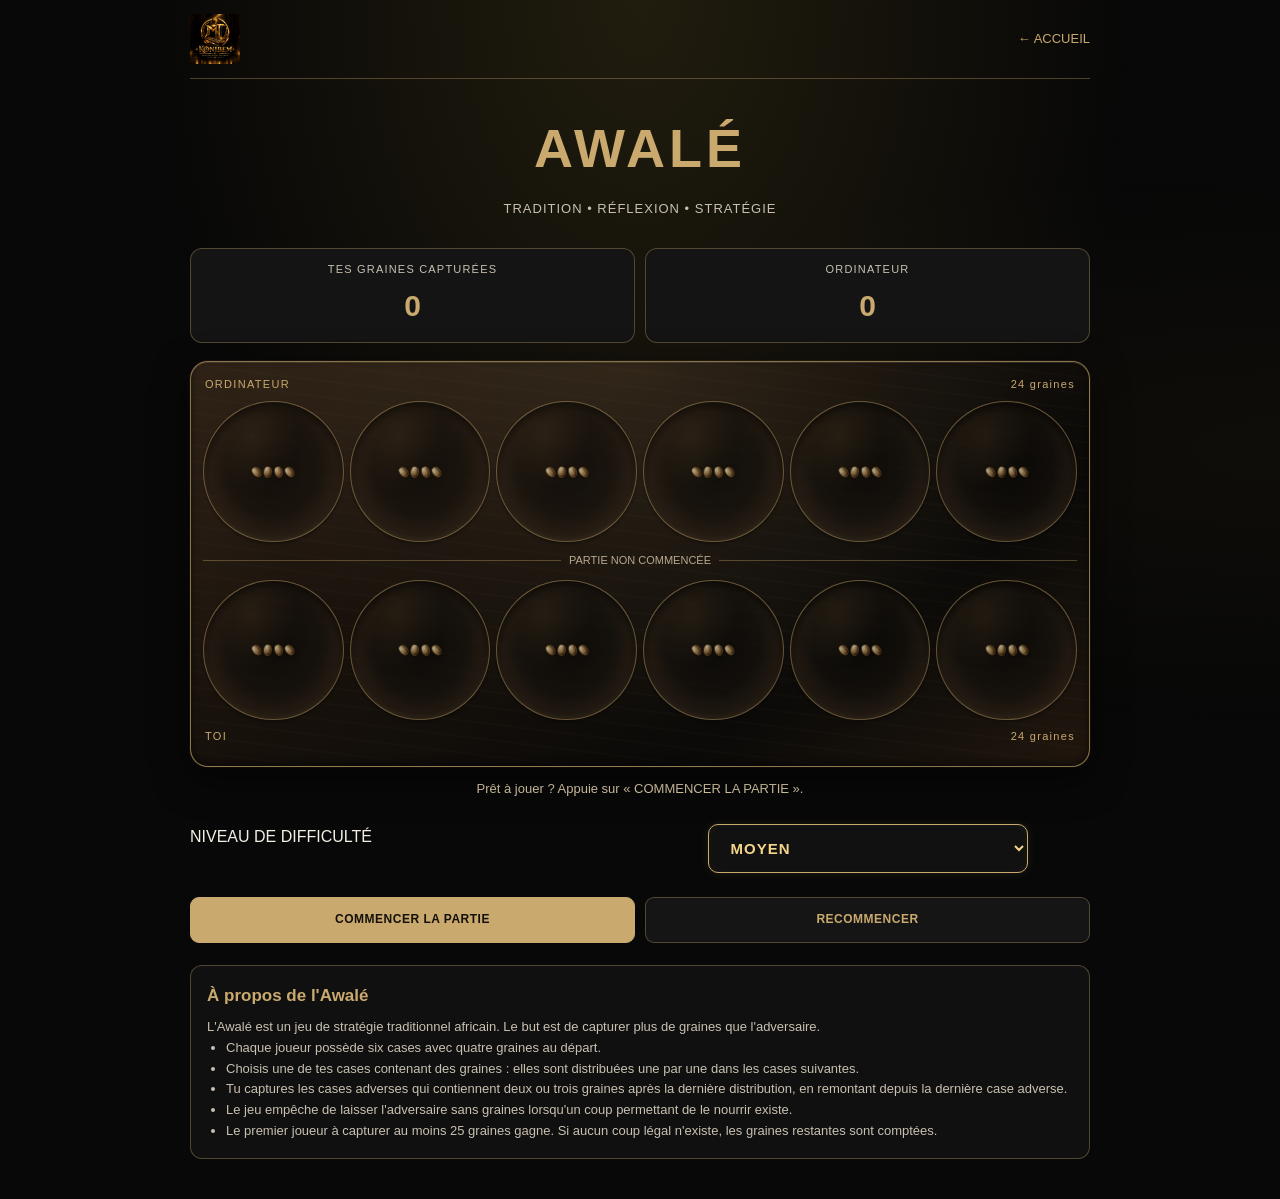
==== awale.html @ 62b6674a "awale.html aktualisieren" ====
<!DOCTYPE html>
<html lang="fr">
<head>
  <meta charset="UTF-8">
  <meta name="viewport" content="width=device-width, initial-scale=1">
  <meta name="theme-color" content="#080808">
  <meta name="description" content="Joue à l'Awalé sur KONIBEM, la plateforme des jeux traditionnels africains.">
  <title>KONIBEM — AWALÉ</title>
  <link rel="stylesheet" href="css/style.css">

  <style>
    :root {
      --gold: #c9a96e;
      --dark: #080808;
      --panel: #141414;
      --line: rgba(201,169,110,.35);
    }

    * {
      box-sizing: border-box;
    }

    body {
      margin: 0;
      background: var(--dark);
      color: #f4efe5;
      font-family: Arial, sans-serif;
    }

    .awale-page {
      width: min(100% - 24px, 900px);
      margin: 0 auto;
      padding-bottom: 40px;
    }

    .awale-header {
      display: flex;
      align-items: center;
      justify-content: space-between;
      gap: 12px;
      padding: 14px 0;
      border-bottom: 1px solid var(--line);
    }

    .awale-header img {
      display: block;
      width: 112px;
      max-width: 35vw;
      max-height: 50px;
      object-fit: contain;
      object-position: left center;
    }

    .home-link {
      color: var(--gold);
      text-decoration: none;
      font-size: 13px;
    }

    .game-intro {
      text-align: center;
      padding: 26px 0 16px;
    }

    .game-intro h1 {
      margin: 0;
      color: var(--gold);
      font-size: clamp(32px, 8vw, 54px);
      letter-spacing: 4px;
    }

    .game-intro p {
      color: #c9c0b1;
      margin: 8px 0 0;
      font-size: 13px;
      letter-spacing: 1px;
    }

    .scoreboard {
      display: grid;
      grid-template-columns: 1fr 1fr;
      gap: 10px;
      margin: 12px 0 18px;
    }

    .score {
      border: 1px solid var(--line);
      background: var(--panel);
      border-radius: 12px;
      padding: 12px;
      text-align: center;
    }

    .score span {
      display: block;
      color: #c9c0b1;
      font-size: 11px;
      letter-spacing: 1.2px;
    }

    .score strong {
      display: block;
      color: var(--gold);
      font-size: 30px;
      margin-top: 3px;
    }

    .board-wrap {
  position: relative;
  border: 1px solid rgba(201, 169, 110, 0.65);
  border-radius: 18px;
  padding: 12px;
  background:
    repeating-linear-gradient(
      7deg,
      transparent 0px,
      transparent 13px,
      rgba(201, 169, 110, 0.025) 14px,
      transparent 16px
    ),
    radial-gradient(
      ellipse at 50% 0%,
      rgba(201, 169, 110, 0.12),
      transparent 65%
    ),
    linear-gradient(
      145deg,
      #302317 0%,
      #19120c 35%,
      #0b0a08 72%,
      #21170e 100%
    );
  box-shadow:
    inset 0 1px 0 rgba(255, 226, 170, 0.12),
    inset 0 -3px 8px rgba(0, 0, 0, 0.55),
    0 12px 36px rgba(0, 0, 0, 0.55),
    0 0 0 1px rgba(201, 169, 110, 0.08);
}
/* KONIBEM – sichtbare Bewegung einzelner Awalé-Steine */
.board-wrap {
  position: relative;
  overflow: hidden;
}

.moving-seed {
  position: fixed;
  z-index: 9999;
  width: 12px;
  height: 16px;
  border-radius: 55% 45% 48% 52%;
  background: radial-gradient(
    ellipse at 30% 25%,
    #f6e4b4 0%,
    #c9a96e 35%,
    #8a6030 72%,
    #49301a 100%
  );
  border: 1px solid rgba(50, 30, 10, .7);
  box-shadow:
    inset -1px -1px 2px rgba(35, 20, 5, .55),
    0 2px 4px rgba(0, 0, 0, .5);
  pointer-events: none;
  transform: translate(-50%, -50%);
  transition:
    left 260ms ease-in-out,
    top 260ms ease-in-out;
  will-change: left, top;
}
@keyframes seed-landing {
  0% {
    transform: translate(-50%, -50%) scale(1.15, 0.85) rotate(-8deg);
  }
  35% {
    transform: translate(-50%, -50%) scale(0.88, 1.12) rotate(5deg);
  }
  65% {
    transform: translate(-50%, -50%) scale(1.05, 0.95) rotate(-3deg);
  }
  100% {
    transform: translate(-50%, -50%) scale(1, 1) rotate(0deg);
  }
}
.moving-seed.landing {
  animation: seed-landing 180ms ease-out forwards;
}
    .row-label {
      display: flex;
      justify-content: space-between;
      color: var(--gold);
      font-size: 11px;
      letter-spacing: 1.3px;
      margin: 2px 2px 8px;
    }

    .pits {
      display: grid;
      grid-template-columns: repeat(6, minmax(0, 1fr));
      gap: 6px;
    }

    .pit {
  appearance: none;
  border: 1px solid rgba(201, 169, 110, 0.65);
  border-radius: 50%;
  aspect-ratio: 1 / 1;
  min-width: 0;
  padding: 0;
  background:
    radial-gradient(
      ellipse at 35% 25%,
      rgba(95, 72, 42, 0.35) 0%,
      transparent 35%
    ),
    radial-gradient(
      ellipse at 50% 45%,
      #080706 0%,
      #15110c 48%,
      #302419 72%,
      #6d5030 88%,
      #17120c 100%
    );
  color: #f8e6bd;
  display: flex;
  flex-direction: column;
  align-items: center;
  justify-content: center;
  gap: 2px;
  font: inherit;
  box-shadow:
    inset 0 5px 10px rgba(0, 0, 0, 0.85),
    inset 0 -2px 4px rgba(201, 169, 110, 0.12),
    0 2px 3px rgba(0, 0, 0, 0.55);
  transition:
    border-color 180ms ease,
    box-shadow 180ms ease;
}

    button.pit {
      cursor: pointer;
    }

    button.pit:disabled {
      cursor: default;
      opacity: .65;
    }

    button.pit.legal {
      border-color: var(--gold);
      box-shadow:
        0 0 0 2px rgba(201,169,110,.14),
        0 0 14px rgba(201,169,110,.13);
    }
    
button.pit.last-move {
  border-color: #ffe0a0;
  box-shadow:
    0 0 0 3px rgba(255, 224, 160, 0.3),
    0 0 18px rgba(255, 215, 130, 0.55),
    inset 0 0 12px rgba(255, 215, 130, 0.18);
}

.pit-count {
  display: flex;
  flex-wrap: wrap;
  align-content: center;
  justify-content: center;
  align-items: center;
  gap: 2px;
  width: 88%;
  height: 76%;
  overflow: hidden;
  padding: 3px;
}
.seed {
  display: block;
  flex: 0 0 clamp(5px, 1.5vw, 9px);
  width: clamp(5px, 1.5vw, 9px);
  height: clamp(7px, 1.9vw, 12px);
  border-radius: 48% 52% 43% 57%;
  background:
    radial-gradient(
      ellipse at 28% 22%,
      rgba(255, 248, 220, 0.95) 0%,
      rgba(246, 228, 180, 0.95) 10%,
      transparent 30%
    ),
    radial-gradient(
      ellipse at 32% 27%,
      #e8c987 0%,
      #c9a96e 30%,
      #9b6d38 62%,
      #62401f 83%,
      #382413 100%
    );
  border: 1px solid rgba(64, 40, 17, 0.8);
  box-shadow:
    inset 1px 1px 1px rgba(255, 244, 210, 0.45),
    inset -1px -1px 2px rgba(35, 20, 5, 0.65),
    0 1px 2px rgba(0, 0, 0, 0.65);
  transform: rotate(var(--seed-rotation, 0deg));
}
.pit-index {
  display: none;
}

    .middle-lane {
      display: flex;
      align-items: center;
      justify-content: center;
      gap: 8px;
      padding: 10px 0;
      color: #b8a98f;
      font-size: 11px;
    }

    .middle-lane::before,
    .middle-lane::after {
      content: "";
      height: 1px;
      background: var(--line);
      flex: 1;
    }

    .status {
      text-align: center;
      min-height: 44px;
      padding: 13px 10px;
      color: #e9d7b3;
      font-size: 13px;
      line-height: 1.45;
    }

/* KONIBEM – Résultats de fin de partie */

.status.status-win {
  color: #ffe0a0;
  font-weight: 700;
  border: 1px solid rgba(255, 215, 130, 0.65);
  border-radius: 10px;
  background: rgba(201, 169, 110, 0.12);
  box-shadow:
    0 0 12px rgba(255, 215, 130, 0.22),
    inset 0 0 10px rgba(255, 215, 130, 0.08);
}

/* KONIBEM – Animation de victoire */
@keyframes konibem-victory {
  0% {
    opacity: 0.6;
    transform: scale(0.98);
    box-shadow: 0 0 0 rgba(255, 215, 130, 0);
  }

  100% {
    opacity: 1;
    transform: scale(1);
    box-shadow:
      0 0 12px rgba(255, 215, 130, 0.22),
      inset 0 0 10px rgba(255, 215, 130, 0.08);
  }
}

.status.status-win {
  animation: konibem-victory 0.6s ease-out;
}

.status.status-loss {
  color: #e9b7a8;
  font-weight: 600;
  border: 1px solid rgba(180, 100, 80, 0.45);
  border-radius: 10px;
  background: rgba(120, 45, 35, 0.12);
}

.status.status-draw {
  color: #e9d7b3;
  font-weight: 600;
  border: 1px solid rgba(201, 169, 110, 0.4);
  border-radius: 10px;
  background: rgba(201, 169, 110, 0.07);
}

    .controls {
      display: grid;
      grid-template-columns: 1fr 1fr;
      gap: 10px;
      margin-top: 12px;
    }

    .control-btn {
      min-height: 46px;
      border-radius: 9px;
      padding: 11px 8px;
      font-weight: 700;
      font-size: 12px;
      letter-spacing: .5px;
      cursor: pointer;
    }

    .primary {
      border: 1px solid var(--gold);
      background: var(--gold);
      color: #15110a;
    }

    .secondary {
      border: 1px solid var(--line);
      background: #151515;
      color: var(--gold);
    }

    .rules {
      margin-top: 22px;
      padding: 16px;
      border: 1px solid var(--line);
      border-radius: 12px;
      background: #101010;
    }

    .rules h2 {
      margin: 0 0 8px;
      font-size: 17px;
      color: var(--gold);
    }

    .rules p,
    .rules li {
      color: #c9c0b1;
      font-size: 13px;
      line-height: 1.6;
    }

    .rules ul {
      padding-left: 19px;
      margin-bottom: 0;
    }

    @media (max-width: 380px) {
      .awale-page {
        width: calc(100% - 16px);
      }

      .board-wrap {
        padding: 8px;
      }

      .pits {
        gap: 4px;
      }

      .pit-index {
        font-size: 8px;
      }

      .controls {
        grid-template-columns: 1fr;
      }

      .game-intro {
        padding-top: 20px;
      }
    }
    /* KONIBEM – mise en évidence du joueur actif */
#player-pits.active-turn,
#computer-pits.active-turn {
  border-color: var(--gold);
  box-shadow:
    0 0 0 2px rgba(201, 169, 110, 0.2),
    0 0 18px rgba(201, 169, 110, 0.22);
  transition: box-shadow 0.3s ease, border-color 0.3s ease;
}

/* KONIBEM – Premium-Auswahl der Schwierigkeitsstufe */
#difficulty-select {
  display: block;
  width: 100%;
  max-width: 320px;
  margin: 0 auto 14px;
  padding: 14px 18px;

  color: #f5d58a;
  background-color: #111111;

  border: 1px solid #c9a96e;
  border-radius: 10px;

  font-size: 15px;
  font-weight: 700;
  letter-spacing: 1px;

  cursor: pointer;
  appearance: auto;

  box-shadow:
    0 0 10px rgba(201, 169, 110, 0.12),
    inset 0 0 8px rgba(201, 169, 110, 0.05);

  transition:
    border-color 0.25s ease,
    box-shadow 0.25s ease;
}

#difficulty-select:focus {
  outline: none;
  border-color: #ffe0a0;

  box-shadow:
    0 0 0 3px rgba(201, 169, 110, 0.18),
    0 0 16px rgba(201, 169, 110, 0.25);
}

#difficulty-select option {
  color: #f5d58a;
  background-color: #111111;
}
  </style>
</head>

<body>
  <div class="awale-page">

    <header class="awale-header">
      <a href="index.html" aria-label="Accueil KONIBEM">
        <img src="images/MT.KONIBEM.PNG" alt="Logo KONIBEM">
      </a>

      <a class="home-link" href="index.html">← ACCUEIL</a>
    </header>

    <main>
      <section class="game-intro">
        <h1>AWALÉ</h1>
        <p>TRADITION • RÉFLEXION • STRATÉGIE</p>
      </section>

      <section class="scoreboard" aria-label="Score">
        <div class="score">
          <span>TES GRAINES CAPTURÉES</span>
          <strong id="player-score">0</strong>
        </div>

        <div class="score">
          <span>ORDINATEUR</span>
          <strong id="computer-score">0</strong>
        </div>
      </section>

      <section class="board-wrap" aria-label="Plateau d'Awalé">
        <div class="row-label">
          <span>ORDINATEUR</span>
          <span id="computer-side-total">24 graines</span>
        </div>

        <div class="pits" id="computer-pits" aria-label="Cases de l'ordinateur"></div>

        <div class="middle-lane">
          <span id="turn-label">PARTIE NON COMMENCÉE</span>
        </div>

        <div class="pits" id="player-pits" aria-label="Tes cases"></div>

        <div class="row-label" style="margin-top:8px">
          <span>TOI</span>
          <span id="player-side-total">24 graines</span>
        </div>
      </section>

      <div class="status" id="game-status" role="status" aria-live="polite">
        Prêt à jouer ? Appuie sur « COMMENCER LA PARTIE ».
      </div>

      <div class="controls">

  <label for="difficulty-select" class="difficulty-label">
    NIVEAU DE DIFFICULTÉ
  </label>

  <select id="difficulty-select" class="control-btn secondary">
    <option value="easy">FACILE</option>
    <option value="medium" selected>MOYEN</option>
    <option value="hard">DIFFICILE</option>
  </select>

  <button class="control-btn primary" id="start-btn" type="button">
    COMMENCER LA PARTIE
  </button>

  <button class="control-btn secondary" id="restart-btn" type="button">
    RECOMMENCER
  </button>

</div>

      <section class="rules">
        <h2>À propos de l'Awalé</h2>

        <p>
          L'Awalé est un jeu de stratégie traditionnel africain.
          Le but est de capturer plus de graines que l'adversaire.
        </p>

        <ul>
          <li>Chaque joueur possède six cases avec quatre graines au départ.</li>
          <li>Choisis une de tes cases contenant des graines : elles sont distribuées une par une dans les cases suivantes.</li>
          <li>Tu captures les cases adverses qui contiennent deux ou trois graines après la dernière distribution, en remontant depuis la dernière case adverse.</li>
          <li>Le jeu empêche de laisser l'adversaire sans graines lorsqu'un coup permettant de le nourrir existe.</li>
          <li>Le premier joueur à capturer au moins 25 graines gagne. Si aucun coup légal n'existe, les graines restantes sont comptées.</li>
        </ul>
      </section>
    </main>
  </div>

  <script>
  "use strict";

  (() => {
    const START_SEEDS = 4;
    const WIN_SCORE = 25;
    const HUMAN = 0;
    const AI = 1;

    const $ = (id) => document.getElementById(id);

    const playerPitsEl = $("player-pits");
    const computerPitsEl = $("computer-pits");
    const statusEl = $("game-status");
    const turnLabelEl = $("turn-label");

    let pits = Array(12).fill(START_SEEDS);
    let scores = [0, 0];
    let currentPlayer = HUMAN;
    let lastMove = null;
    let started = false;
    let gameOver = false;
    let aiTimer = null;

    // Computer pits: indexes 0–5.
    // Player pits: indexes 6–11.
    const humanIndexFromVisual = (visualIndex) => 11 - visualIndex;
    const aiIndexFromVisual = (visualIndex) => visualIndex;

    const sideIndices = (player) =>
      player === HUMAN
        ? [6, 7, 8, 9, 10, 11]
        : [0, 1, 2, 3, 4, 5];

    const opponentIndices = (player) => sideIndices(1 - player);

    const sideTotal = (player, board = pits) =>
      sideIndices(player).reduce((sum, index) => sum + board[index], 0);

    const cloneState = (state) => ({
      pits: state.pits.slice(),
      scores: state.scores.slice(),
      currentPlayer: state.currentPlayer
    });

    // Distribute seeds counter-clockwise, skipping the starting pit.
    function sow(board, startIndex) {
      let seeds = board[startIndex];
      board[startIndex] = 0;

      let index = startIndex;

      while (seeds > 0) {
        index = (index + 11) % 12;

        if (index === startIndex) {
          continue;
        }

        board[index]++;
        seeds--;
      }

      return index;
    }

    function legalMoves(state, player) {
      const ownPits = sideIndices(player);
      const moves = ownPits.filter(index => state.pits[index] > 0);

      if (moves.length === 0) {
        return [];
      }

      const enemyPits = opponentIndices(player);
      const opponentIsEmpty = enemyPits.every(index => state.pits[index] === 0);

      if (!opponentIsEmpty) {
        return moves;
      }

      // If the opponent has no seeds, prefer moves that feed them.
      const feedingMoves = moves.filter(index => {
        const board = state.pits.slice();
        sow(board, index);
        return enemyPits.some(enemyIndex => board[enemyIndex] > 0);
      });

      return feedingMoves.length > 0 ? feedingMoves : moves;
    }

    function applyMove(state, move, player) {
      const next = cloneState(state);
      const lastIndex = sow(next.pits, move);
      const enemyPits = new Set(opponentIndices(player));

      let captured = 0;
      let index = lastIndex;

      while (
        enemyPits.has(index) &&
        (next.pits[index] === 2 || next.pits[index] === 3)
      ) {
        captured += next.pits[index];
        next.pits[index] = 0;
        index = (index + 1) % 12;
      }

      // Do not starve the opponent by capturing their final seeds.
      if (sideTotal(1 - player, next.pits) === 0 && captured > 0) {
        const boardWithoutCapture = state.pits.slice();
        sow(boardWithoutCapture, move);
        next.pits = boardWithoutCapture;
        captured = 0;
      }

      next.scores[player] += captured;
      next.currentPlayer = 1 - player;

      return {
        state: next,
        captured,
        last: lastIndex
      };
    }

    function stateIsOver(state) {
      if (state.scores[HUMAN] >= 25 || state.scores[AI] >= 25) {
        return true;
      }

      if (legalMoves(state, state.currentPlayer).length === 0) {
        return true;
      }

      return state.pits.every(seeds => seeds === 0);
    }

    function finalizeState(state) {
      const finalState = cloneState(state);

      if (stateIsOver(finalState)) {
        finalState.scores[HUMAN] += sideTotal(HUMAN, finalState.pits);
        finalState.scores[AI] += sideTotal(AI, finalState.pits);
        finalState.pits = Array(12).fill(0);
      }

      return finalState;
    }

    function evaluate(state, perspective) {
  const opponent = 1 - perspective;

  // 1. Punktestand bewerten
  const scoreDifference =
    state.scores[perspective] - state.scores[opponent];

  // 2. Verbleibende Samen bewerten
  const remainingSeedsDifference =
    sideTotal(perspective, state.pits) -
    sideTotal(opponent, state.pits);

  // 3. Beste unmittelbare Fangchance jeder Seite ermitteln
  function bestCaptureFor(player) {
    const playerState = {
      pits: state.pits.slice(),
      scores: state.scores.slice(),
      currentPlayer: player
    };

    const moves = legalMoves(playerState, player);
    let bestCapture = 0;

    for (const move of moves) {
      const result = applyMove(playerState, move, player);

      if (result.captured > bestCapture) {
        bestCapture = result.captured;
      }
    }

    return bestCapture;
  }

  const myBestCapture = bestCaptureFor(perspective);
  const opponentBestCapture = bestCaptureFor(opponent);

  // 4. Gesamtbewertung berechnen
  return (
    scoreDifference * 12 +
    remainingSeedsDifference * 0.35 +
    myBestCapture * 2 -
    opponentBestCapture * 2
  );
}

    // Minimax with alpha-beta pruning.
    function minimax(state, depth, alpha, beta, perspective) {
      if (depth === 0 || stateIsOver(state)) {
        const evaluatedState = stateIsOver(state)
          ? finalizeState(state)
          : state;

        return {
          value: evaluate(evaluatedState, perspective)
        };
      }

      const moves = legalMoves(state, state.currentPlayer);

      if (moves.length === 0) {
        return {
          value: evaluate(finalizeState(state), perspective)
        };
      }

// Prioritize moves that capture the most seeds.
moves.sort((a, b) => {
  const captureA = applyMove(state, a, state.currentPlayer).captured;
  const captureB = applyMove(state, b, state.currentPlayer).captured;

  return captureB - captureA;
});

      const maximizing = state.currentPlayer === perspective;

      let bestMove = moves[0];
      let bestValue = maximizing ? -Infinity : Infinity;

      for (const move of moves) {
        const result = applyMove(state, move, state.currentPlayer);
        const value = minimax(
          result.state,
          depth - 1,
          alpha,
          beta,
          perspective
        ).value;

        if (
          (maximizing && value > bestValue) ||
          (!maximizing && value < bestValue)
        ) {
          bestValue = value;
          bestMove = move;
        }

        if (maximizing) {
          alpha = Math.max(alpha, bestValue);
        } else {
          beta = Math.min(beta, bestValue);
        }

        if (beta <= alpha) {
          break;
        }
      }

      return {
        value: bestValue,
        move: bestMove
      };
    }

    function createPitButton(player, visualIndex) {
      const button = document.createElement("button");

      button.className = "pit";
      button.type = "button";

      button.setAttribute(
        "aria-label",
        player === HUMAN
          ? `Ta case ${visualIndex + 1}`
          : `Case ordinateur ${visualIndex + 1}`
      );

      if (player === HUMAN) {
        button.addEventListener("click", () => {
          humanMove(humanIndexFromVisual(visualIndex));
        });
      }

      const count = document.createElement("span");
      count.className = "pit-count";

      const label = document.createElement("span");
      label.className = "pit-index";
      label.textContent = String(visualIndex + 1);

      button.append(count, label);

      return button;
    }

async function moveSeedVisually(fromIndex, toIndex) {
  const getPitButton = (index) => {
    if (index >= 6) {
      const visualIndex = 11 - index;
      return playerPitsEl.children[visualIndex];
    }
    return computerPitsEl.children[index];
  };
  const fromPit = getPitButton(fromIndex);
  const toPit = getPitButton(toIndex);
  if (!fromPit || !toPit) {
    return;
  }
  const fromRect = fromPit.getBoundingClientRect();
  const toRect = toPit.getBoundingClientRect();
  const seed = document.createElement("span");
  seed.className = "moving-seed";
  seed.style.left = `${fromRect.left + fromRect.width / 2}px`;
  seed.style.top = `${fromRect.top + fromRect.height / 2}px`;
  document.body.appendChild(seed);
  // Startposition registrieren.
  seed.getBoundingClientRect();
  await new Promise(resolve => requestAnimationFrame(resolve));
  // Samen zur nächsten Mulde bewegen.
  seed.style.left = `${toRect.left + toRect.width / 2}px`;
  seed.style.top = `${toRect.top + toRect.height / 2}px`;
  // Flugbewegung abwarten.
  await new Promise(resolve => setTimeout(resolve, 280));
  // Sanfte Landungsanimation starten.
  seed.classList.add("landing");
  await new Promise(resolve => setTimeout(resolve, 180));
  seed.remove();
}

    function render() {
      playerPitsEl.replaceChildren();
      computerPitsEl.replaceChildren();

      for (let visualIndex = 0; visualIndex < 6; visualIndex++) {
        const computerButton = createPitButton(AI, visualIndex);

        computerButton.disabled = true;

        const computerCount = computerButton.querySelector(".pit-count");
computerCount.replaceChildren();
for (let seedIndex = 0; seedIndex < pits[aiIndexFromVisual(visualIndex)]; seedIndex++) {
  const seed = document.createElement("span");
  seed.className = "seed";
  seed.style.setProperty("--seed-rotation", `${(seedIndex * 47) % 70 - 35}deg`);
  seed.setAttribute("aria-hidden", "true");
  computerCount.appendChild(seed);
}
computerCount.setAttribute(
  "aria-label",
  `${pits[aiIndexFromVisual(visualIndex)]} graines`
);

if (
  lastMove &&
  lastMove.player === AI &&
  lastMove.index === aiIndexFromVisual(visualIndex)
) {
  computerButton.classList.add("last-move");
}

        computerPitsEl.appendChild(computerButton);

        const playerButton = createPitButton(HUMAN, visualIndex);

        const playerCount = playerButton.querySelector(".pit-count");
playerCount.replaceChildren();
for (let seedIndex = 0; seedIndex < pits[humanIndexFromVisual(visualIndex)]; seedIndex++) {
  const seed = document.createElement("span");
  seed.className = "seed";
  seed.style.setProperty("--seed-rotation", `${(seedIndex * 47) % 70 - 35}deg`);
  seed.setAttribute("aria-hidden", "true");
  playerCount.appendChild(seed);
}
playerCount.setAttribute(
  "aria-label",
  `${pits[humanIndexFromVisual(visualIndex)]} graines`
);

        const currentState = {
          pits,
          scores,
          currentPlayer
        };

        const canMove =
          started &&
          !gameOver &&
          currentPlayer === HUMAN &&
          legalMoves(currentState, HUMAN).includes(
            humanIndexFromVisual(visualIndex)
          );

if (
  lastMove &&
  lastMove.player === HUMAN &&
  lastMove.index === humanIndexFromVisual(visualIndex)
) {
  playerButton.classList.add("last-move");
}

        playerButton.disabled = !canMove;

        if (canMove) {
          playerButton.classList.add("legal");
        }

        playerPitsEl.appendChild(playerButton);
      }

      $("player-score").textContent = scores[HUMAN];
      $("computer-score").textContent = scores[AI];

      $("computer-side-total").textContent =
        `${sideTotal(AI)} graines`;

      $("player-side-total").textContent =
        `${sideTotal(HUMAN)} graines`;

      turnLabelEl.textContent = gameOver
        ? "PARTIE TERMINÉE"
        : !started
          ? "PARTIE NON COMMENCÉE"
          : currentPlayer === HUMAN
            ? "À TOI DE JOUER"
            : "TOUR DE L'ORDINATEUR";
            
            computerPitsEl.classList.toggle(
  "active-turn",
  started && !gameOver && currentPlayer === AI
);

playerPitsEl.classList.toggle(
  "active-turn",
  started && !gameOver && currentPlayer === HUMAN
);
    }

    function setStatus(message, type = "") {
  statusEl.textContent = message;

  statusEl.classList.remove("status-win", "status-loss", "status-draw");

  if (type) {
    statusEl.classList.add(`status-${type}`);
  }
}

    function checkGameEnd() {
      const state = {
        pits,
        scores,
        currentPlayer
      };

      if (!stateIsOver(state)) {
        return false;
      }

      const finalState = finalizeState(state);

      pits = finalState.pits;
      scores = finalState.scores;
      gameOver = true;
      currentPlayer = HUMAN;

      render();

      if (scores[HUMAN] > scores[AI]) {
  setStatus(
    `🏆 VICTOIRE ! Tu remportes la partie ${scores[HUMAN]} à ${scores[AI]}. Félicitations !`,
    "win"
  );
} else if (scores[AI] > scores[HUMAN]) {
  setStatus(
    `🤖 FIN DE PARTIE ! L'ordinateur gagne ${scores[AI]} à ${scores[HUMAN]}. Prends ta revanche !`,
    "loss"
  );
} else {
  setStatus(
    `🤝 MATCH NUL ! Vous terminez à égalité : ${scores[HUMAN]} à ${scores[AI]}.`,
    "draw"
  );
}

      return true;
    }

    async function animateMove(index, player) {
  const before = {
    pits: pits.slice(),
    scores: scores.slice(),
    currentPlayer: player
  };
  const seedsToMove = before.pits[index];
  if (seedsToMove <= 0) {
    return {
      state: before,
      captured: 0,
      last: index
    };
  }
  // Calculer le résultat réel sans modifier la logique du jeu.
  const result = applyMove(before, index, player);
  lastMove = { index, player };
  // Préparer l'affichage animé.
  const visualPits = before.pits.slice();
  visualPits[index] = 0;
  pits = visualPits.slice();
  render();
  await new Promise(resolve => setTimeout(resolve, 250));
  let cursor = index;
  for (let seed = 0; seed < seedsToMove; seed++) {
    const previousIndex = cursor;
    cursor = (cursor + 11) % 12;
    // Ignorer la case de départ pendant la distribution.
    if (cursor === index) {
      cursor = (cursor + 11) % 12;
    }
    // Animer le déplacement de la graine entre les deux cases.
    await moveSeedVisually(previousIndex, cursor);
    visualPits[cursor]++;
    pits = visualPits.slice();
    render();
    await new Promise(resolve => setTimeout(resolve, 80));
  }
  // Appliquer l'état définitif calculé par les règles.
  pits = result.state.pits.slice();
  scores = result.state.scores.slice();
  currentPlayer = result.state.currentPlayer;
  render();
  await new Promise(resolve => setTimeout(resolve, 300));
  return result;
}
async function humanMove(index) {
  if (!started || gameOver || currentPlayer !== HUMAN) return;
  const moves = legalMoves(
    { pits, scores, currentPlayer },
    HUMAN
  );
  if (!moves.includes(index)) {
    setStatus("Choisis une case autorisée contenant des graines.");
    return;
  }
  currentPlayer = AI;
  setStatus("Tu distribues les graines…");
  render();
  const result = await animateMove(index, HUMAN);
  if (checkGameEnd()) return;
  setStatus(
  result.captured > 0
    ? `L'ordinateur capture ${result.captured} graine${result.captured > 1 ? "s" : ""}. À toi de jouer !`
    : "À toi de jouer ! Choisis une de tes cases."
);
  aiTimer = setTimeout(computerMove, 600);
}
async function computerMove() {
  if (!started || gameOver || currentPlayer !== AI) return;
  const state = {
    pits: pits.slice(),
    scores: scores.slice(),
    currentPlayer
  };
  const moves = legalMoves(state, AI);
  if (!moves.length) {
    checkGameEnd();
    return;
  }
  setStatus("L'ordinateur choisit sa case…");
  await new Promise(resolve => setTimeout(resolve, 500));
  if (!started || gameOver || currentPlayer !== AI) return;
  const difficulty = document.getElementById("difficulty-select").value;

let depth;

if (difficulty === "easy") {
  depth = 2;
} else if (difficulty === "medium") {
  depth = moves.length > 8 ? 4 : 5;
} else {
  depth = moves.length > 8 ? 5 : 6;
}
  const decision = minimax(state, depth, -Infinity, Infinity, AI);
let move = decision.move ?? moves[0];

if (difficulty === "easy" && moves.length > 1 && Math.random() < 0.35) {
  const alternativeMoves = moves.filter(candidate => candidate !== move);

  if (alternativeMoves.length > 0) {
    move = alternativeMoves[
      Math.floor(Math.random() * alternativeMoves.length)
    ];
  }
}
  setStatus("L'ordinateur distribue les graines…");
  const result = await animateMove(move, AI);
  if (checkGameEnd()) return;

setStatus(
  result.captured > 0
    ? `L'ordinateur capture ${result.captured} graine${result.captured > 1 ? "s" : ""}. À toi de jouer !`
    : "À toi de jouer ! Choisis une de tes cases."
);
}

    function startGame() {
      if (aiTimer) {
        clearTimeout(aiTimer);
        aiTimer = null;
      }

      pits = Array(12).fill(START_SEEDS);
      scores = [0, 0];
      currentPlayer = HUMAN;
      started = true;
      gameOver = false;

      render();

      setStatus("La partie commence ! Choisis une de tes six cases.");
    }

    $("start-btn").addEventListener("click", startGame);
    $("restart-btn").addEventListener("click", startGame);

    render();
  })();
  </script>
</body>
</html>
---- css/style.css ----
/* =========================================
   KONIBEM — AFRICAN PREMIUM GAMING
   Version 1.0
========================================= */

:root {
    --color-background: #090909;
    --color-surface: #121212;
    --color-surface-light: #1b1b1b;
    --color-gold: #d4af37;
    --color-gold-light: #f2d675;
    --color-text: #f5f1e8;
    --color-muted: #aaa69d;
    --color-border: rgba(212, 175, 55, 0.25);

    --radius-small: 10px;
    --radius-medium: 18px;
    --radius-large: 26px;

    --container-width: 1180px;
}

/* RESET */

* {
    box-sizing: border-box;
    margin: 0;
    padding: 0;
}

html {
    scroll-behavior: smooth;
    scroll-padding-top: 90px;
}

body {
    min-height: 100vh;
    background: var(--color-background);
    color: var(--color-text);
    font-family: Arial, Helvetica, sans-serif;
    line-height: 1.6;
    overflow-x: hidden;
}

body::before {
    content: "";
    position: fixed;
    inset: 0;
    z-index: -1;
    pointer-events: none;

    background:
        radial-gradient(
            ellipse at 50% 0%,
            rgba(212, 175, 55, 0.12),
            transparent 55%
        ),
        radial-gradient(
            ellipse at 100% 50%,
            rgba(212, 175, 55, 0.035),
            transparent 45%
        );
}

/* GENERAL */

a {
    color: inherit;
    text-decoration: none;
}

button,
select {
    font: inherit;
}

button,
a,
select {
    -webkit-tap-highlight-color: transparent;
}

button:focus-visible,
a:focus-visible,
select:focus-visible {
    outline: 2px solid var(--color-gold-light);
    outline-offset: 4px;
}

::selection {
    background: var(--color-gold);
    color: #090909;
}

.sr-only {
    position: absolute;
    width: 1px;
    height: 1px;
    padding: 0;
    margin: -1px;
    overflow: hidden;
    clip: rect(0, 0, 0, 0);
    white-space: nowrap;
    border: 0;
}

/* HEADER */

/* KONIBEM BRAND LOGO */

/* KONIBEM BRAND LOGO */

.brand {
    display: flex;
    align-items: center;
    flex-shrink: 1;
    min-width: 0;
}

.brand-logo {
    display: block;
    width: 135px;
    max-width: 42vw;
    max-height: 58px;
    height: auto;
    object-fit: contain;
    object-position: left center;
}

/* HEADER */

.site-header {
    width: 100%;
    min-height: 76px;
    padding: 16px 6%;

    display: flex;
    align-items: center;
    justify-content: space-between;
    gap: 16px;

    background: rgba(9, 9, 9, 0.92);
    border-bottom: 1px solid var(--color-border);

    position: sticky;
    top: 0;
    z-index: 100;

    backdrop-filter: blur(14px);
    -webkit-backdrop-filter: blur(14px);
}

.brand {
    display: inline-flex;
    align-items: center;
    gap: 11px;
}

.brand-symbol {
    width: 39px;
    height: 39px;

    display: grid;
    place-items: center;

    border: 1px solid var(--color-gold);
    border-radius: 11px;

    color: var(--color-gold-light);
    font-size: 22px;
    font-weight: 800;

    background:
        linear-gradient(
            135deg,
            rgba(212, 175, 55, 0.15),
            transparent
        );
}

.brand-name {
    color: var(--color-gold-light);
    font-size: 20px;
    font-weight: 800;
    letter-spacing: 3px;
}

.language-selector select {
    max-width: 150px;
    padding: 9px 10px;

    background: var(--color-surface);
    color: var(--color-text);

    border: 1px solid var(--color-border);
    border-radius: var(--radius-small);

    cursor: pointer;
}

/* HERO */

.hero {
    position: relative;
    isolation: isolate;

    width: min(100% - 36px, var(--container-width));
    margin: 0 auto;

    padding: 94px 20px 104px;
    text-align: center;
}

.hero::before {
    content: "";
    position: absolute;
    inset: 12% 8%;
    z-index: -1;

    border: 1px solid rgba(212, 175, 55, 0.08);
    border-radius: 50%;

    transform: rotate(-12deg);
    pointer-events: none;
}

.hero::after {
    content: "◇  ◆  ◇  ◆  ◇";
    display: block;

    margin: 36px auto 0;

    color: rgba(212, 175, 55, 0.4);
    font-size: 13px;
    letter-spacing: 10px;
}

.eyebrow {
    margin-bottom: 18px;

    color: var(--color-gold);
    font-size: 11px;
    font-weight: 700;
    letter-spacing: 3px;
    text-transform: uppercase;
}

.hero h1 {
    display: flex;
    flex-direction: column;
    align-items: center;
    gap: 18px;

    color: var(--color-gold-light);

    font-size: clamp(42px, 10vw, 82px);
    font-weight: 900;
    line-height: 1.05;
    letter-spacing: 5px;
}

.hero h1 span {
    max-width: 650px;

    color: var(--color-text);

    font-size: clamp(17px, 3.5vw, 27px);
    font-weight: 500;
    line-height: 1.5;
    letter-spacing: 0;
}

.hero-description {
    max-width: 520px;
    margin: 24px auto 30px;

    color: var(--color-muted);
    font-size: 16px;
    line-height: 1.9;
}

/* BUTTONS */

.primary-button {
    min-height: 52px;
    padding: 15px 25px;

    display: inline-flex;
    justify-content: center;
    align-items: center;

    background: linear-gradient(
        135deg,
        var(--color-gold-light),
        var(--color-gold)
    );

    color: #111;
    border: 1px solid var(--color-gold-light);
    border-radius: var(--radius-small);

    font-size: 12px;
    font-weight: 800;
    letter-spacing: 1.5px;

    box-shadow: 0 8px 28px rgba(212, 175, 55, 0.12);

    transition:
        transform 0.2s ease,
        box-shadow 0.2s ease;
}

.primary-button:hover {
    transform: translateY(-3px);
    box-shadow: 0 12px 34px rgba(212, 175, 55, 0.24);
}

/* GAMES SECTION */

.games-section {
    width: min(100% - 36px, var(--container-width));
    margin: 0 auto;
    padding: 42px 0 90px;
}

.section-heading {
    margin-bottom: 34px;
    text-align: center;
}

.section-heading h2,
.culture-section h2 {
    margin-bottom: 12px;

    color: var(--color-text);
    font-size: clamp(27px, 5vw, 42px);
    line-height: 1.2;
}

.section-heading > p:last-child {
    color: var(--color-muted);
    font-size: 14px;
}

/* GAME CARDS */

.games-grid {
    display: grid;
    grid-template-columns: 1fr;
    gap: 20px;
}

.game-card {
    position: relative;
    overflow: hidden;

    padding: 27px 23px;

    background:
        linear-gradient(
            145deg,
            rgba(212, 175, 55, 0.045),
            transparent 65%
        ),
        var(--color-surface);

    border: 1px solid var(--color-border);
    border-radius: var(--radius-medium);

    transition:
        transform 0.25s ease,
        border-color 0.25s ease,
        background 0.25s ease;
}

.game-card::before {
    content: "";
    position: absolute;
    top: 0;
    left: 0;

    width: 64px;
    height: 2px;

    background: var(--color-gold);
}

.game-card:hover {
    transform: translateY(-5px);
    border-color: rgba(242, 214, 117, 0.65);
    background-color: var(--color-surface-light);
}

.game-icon {
    width: 61px;
    height: 61px;
    margin-bottom: 22px;

    display: grid;
    place-items: center;

    color: var(--color-gold-light);
    background: rgba(212, 175, 55, 0.08);

    border: 1px solid var(--color-border);
    border-radius: var(--radius-medium);

    font-size: 31px;
}

.game-category {
    margin-bottom: 8px;

    color: var(--color-gold);
    font-size: 10px;
    font-weight: 700;
    letter-spacing: 1.8px;
}

.game-card h3 {
    margin-bottom: 12px;

    color: var(--color-text);
    font-size: 23px;
    line-height: 1.35;
}

.game-card > p:not(.game-category) {
    min-height: 70px;
    margin-bottom: 22px;

    color: var(--color-muted);
    font-size: 14px;
    line-height: 1.8;
}

.game-button {
    width: 100%;
    min-height: 45px;
    padding: 12px;

    color: var(--color-gold-light);
    background: rgba(212, 175, 55, 0.055);

    border: 1px solid var(--color-border);
    border-radius: var(--radius-small);

    font-size: 10px;
    font-weight: 800;
    letter-spacing: 1.3px;
}

.game-button:disabled {
    opacity: 0.8;
    cursor: not-allowed;
}

/* CULTURE SECTION */

.culture-section {
    width: min(100% - 36px, 800px);
    margin: 0 auto 80px;
    padding: 42px 26px;

    text-align: center;

    background:
        linear-gradient(
            135deg,
            rgba(212, 175, 55, 0.08),
            transparent
        );

    border: 1px solid var(--color-border);
    border-radius: var(--radius-large);
}

.culture-section > p:last-child {
    max-width: 620px;
    margin: 0 auto;

    color: var(--color-muted);
    font-size: 15px;
    line-height: 1.9;
}

/* FOOTER */

.site-footer {
    padding: 35px 20px 28px;

    text-align: center;

    background: #070707;
    border-top: 1px solid var(--color-border);
}

.footer-brand {
    display: inline-block;
    margin-bottom: 8px;

    color: var(--color-gold-light);
    font-size: 20px;
    font-weight: 800;
    letter-spacing: 4px;
}

.site-footer > p {
    color: var(--color-muted);
    font-size: 13px;
}

.site-footer .copyright {
    margin-top: 20px;
    color: #77736b;
    font-size: 11px;
}

/* TABLETS */

@media (min-width: 650px) {
    .hero {
        padding-top: 115px;
        padding-bottom: 120px;
    }

    .games-grid {
        grid-template-columns: repeat(2, minmax(0, 1fr));
        gap: 22px;
    }

    .game-card {
        padding: 30px 25px;
    }

    .game-card:last-child {
        grid-column: 1 / -1;
    }
}

/* DESKTOP */

@media (min-width: 960px) {
    .site-header {
        padding-left: max(6%, calc((100% - 1180px) / 2));
        padding-right: max(6%, calc((100% - 1180px) / 2));
    }

    .hero {
        padding-top: 140px;
        padding-bottom: 140px;
    }

    .games-grid {
        grid-template-columns: repeat(3, minmax(0, 1fr));
    }

    .game-card:last-child {
        grid-column: auto;
    }

    .games-section {
        padding-top: 55px;
    }
}

/* REDUCED MOTION */

@media (prefers-reduced-motion: reduce) {
    *,
    *::before,
    *::after {
        scroll-behavior: auto !important;
        animation-duration: 0.01ms !important;
        animation-iteration-count: 1 !important;
        transition-duration: 0.01ms !important;
    }
}

/* =========================================
   KONIBEM — MOBILE LAYOUT FIX
   ========================================= */

/* Grundlayout gegen horizontales Überlaufen */
html,
body {
    width: 100%;
    max-width: 100%;
    overflow-x: clip;
}

main {
    width: 100%;
    min-width: 0;
}

img {
    max-width: 100%;
}

/* Header */
.site-header {
    width: 100%;
    min-height: 64px;
    padding: 8px 14px;
    gap: 10px;
}

.brand {
    min-width: 0;
    flex: 0 1 auto;
}

.brand-logo {
    width: 110px;
    max-width: 36vw;
    max-height: 48px;
    height: auto;
    object-fit: contain;
    object-position: left center;
}

.language-selector {
    flex: 0 0 auto;
}

.language-selector select {
    max-width: 125px;
    padding: 7px 8px;
    font-size: 12px;
}

/* Hauptbereich */
.hero,
.games-section {
    width: calc(100% - 32px);
    max-width: var(--container-width);
    margin-right: auto;
    margin-left: auto;
}

/* Hero-Abstände für Smartphones */
.hero {
    padding: 64px 8px 70px;
}

.hero h1 {
    font-size: clamp(36px, 9vw, 72px);
    letter-spacing: 2px;
}

.hero h1 span {
    font-size: clamp(16px, 4vw, 24px);
}

/* Spiele: eine Spalte auf schmalen Bildschirmen */
.games-grid {
    width: 100%;
    grid-template-columns: minmax(0, 1fr);
    gap: 16px;
}

.game-card {
    width: 100%;
    min-width: 0;
    padding: 24px 20px;
}

.game-card > p:not(.game-category) {
    min-height: 0;
}

/* Kultur und Footer */
.culture-section {
    width: calc(100% - 32px);
    max-width: 800px;
    margin-right: auto;
    margin-left: auto;
}

.site-footer {
    width: 100%;
}

/* Tablet */
@media (min-width: 650px) {
    .games-grid {
        grid-template-columns: repeat(2, minmax(0, 1fr));
    }

    .game-card:last-child {
        grid-column: 1 / -1;
    }
}

/* Desktop */
@media (min-width: 960px) {
    .games-grid {
        grid-template-columns: repeat(3, minmax(0, 1fr));
    }

    .game-card:last-child {
        grid-column: auto;
    }
}
/* KONIBEM — MOBILE REFINEMENT */

@media (max-width: 649px) {

    .brand-logo {
        width: 125px;
        max-width: 38vw;
        max-height: 55px;
    }

    .hero {
        padding-top: 48px;
        padding-bottom: 38px;
    }

    .hero::after {
        margin-top: 24px;
    }

    .games-section {
        padding-top: 24px;
        padding-bottom: 55px;
    }

    .section-heading {
        margin-bottom: 26px;
    }
}
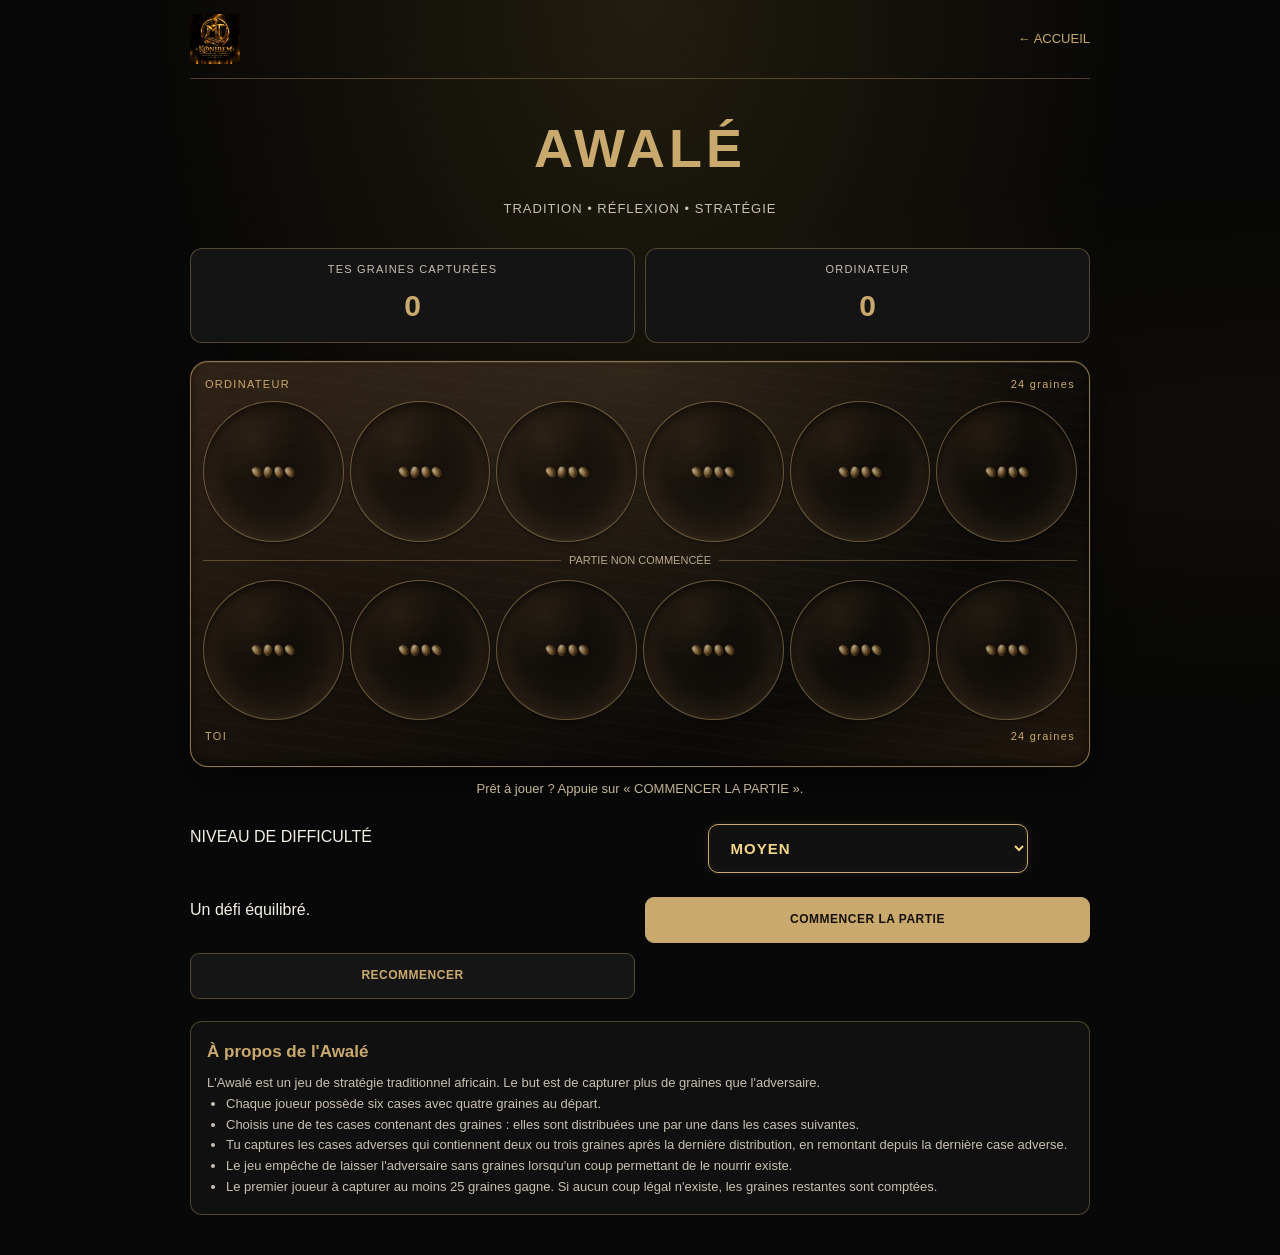
==== commit 2a84190f: "awale.html aktualisieren" ====
--- a/awale.html
+++ b/awale.html
@@ -581,6 +581,10 @@
     <option value="hard">DIFFICILE</option>
   </select>
 
+  <p id="difficulty-description" class="difficulty-description">
+    Un défi équilibré.
+  </p>
+  
   <button class="control-btn primary" id="start-btn" type="button">
     COMMENCER LA PARTIE
   </button>
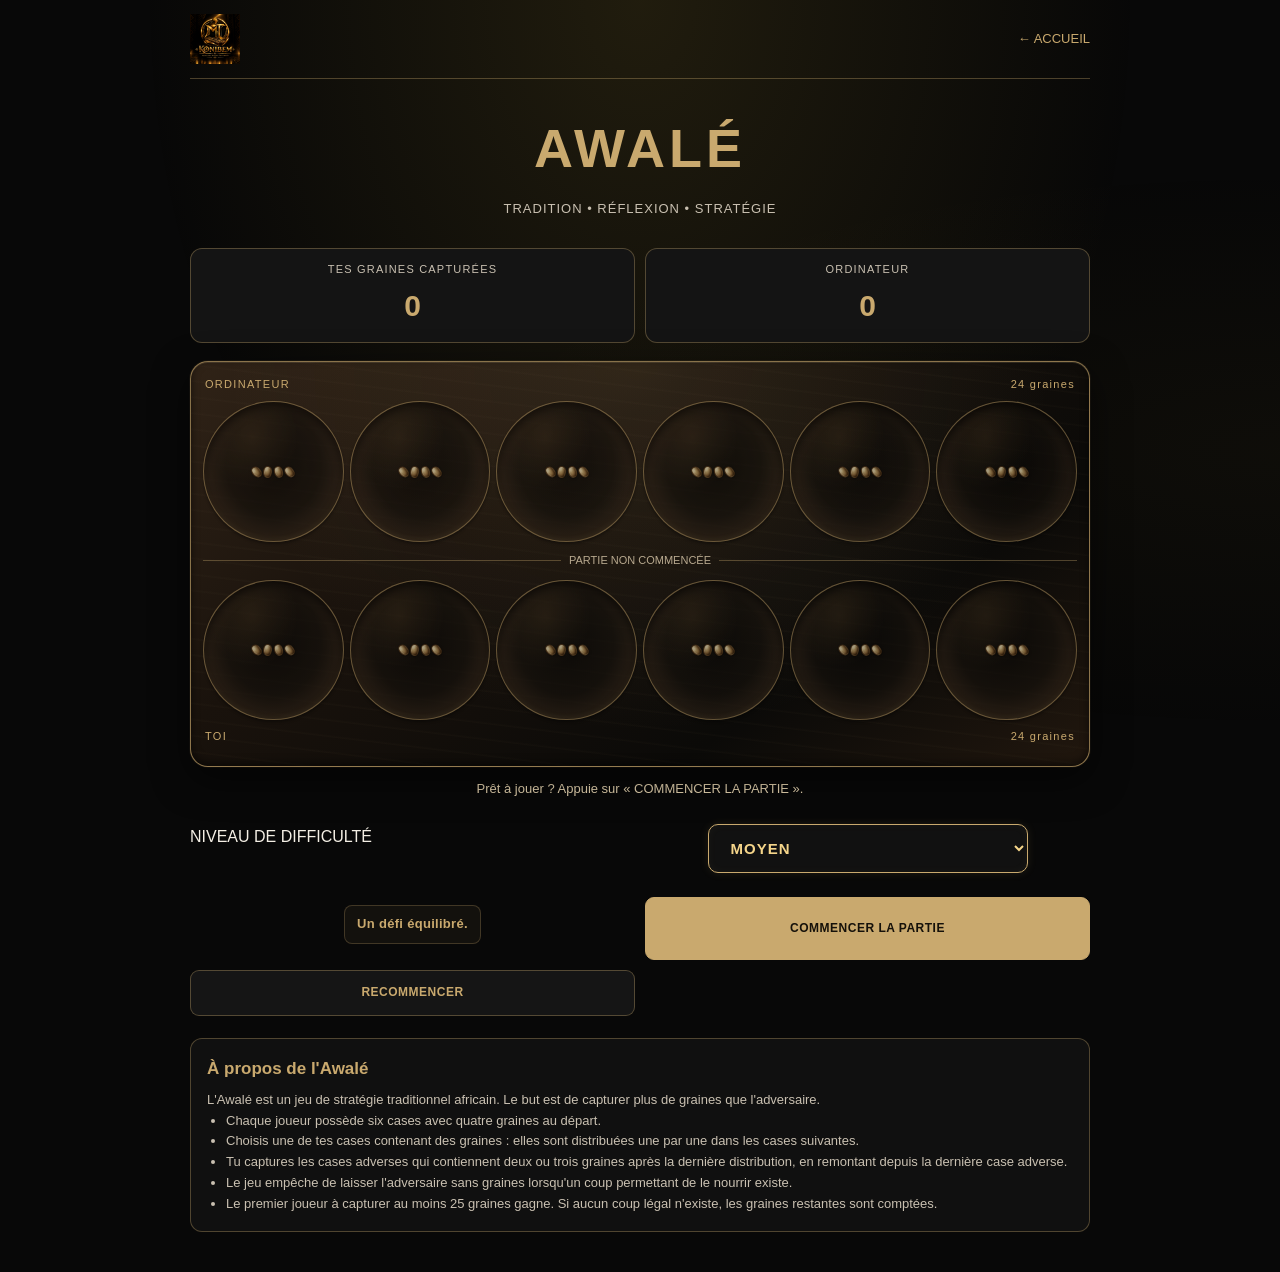
==== commit 50216f16: "awale.html aktualisieren" ====
--- a/awale.html
+++ b/awale.html
@@ -513,6 +513,51 @@
   color: #f5d58a;
   background-color: #111111;
 }
+
+/* KONIBEM – Beschreibung der Schwierigkeitsstufen */
+.difficulty-description {
+  margin: 8px auto 16px;
+  padding: 8px 12px;
+
+  max-width: 320px;
+
+  color: #c9a96e;
+  background: rgba(201, 169, 110, 0.06);
+
+  border: 1px solid rgba(201, 169, 110, 0.25);
+  border-radius: 8px;
+
+  font-size: 13px;
+  font-weight: 600;
+  text-align: center;
+  letter-spacing: 0.3px;
+
+  transition:
+    color 0.25s ease,
+    border-color 0.25s ease,
+    background 0.25s ease;
+}
+
+/* Leicht */
+.difficulty-description.easy {
+  color: #7bd88f;
+  border-color: rgba(123, 216, 143, 0.4);
+  background: rgba(123, 216, 143, 0.06);
+}
+
+/* Mittel */
+.difficulty-description.medium {
+  color: #c9a96e;
+  border-color: rgba(201, 169, 110, 0.4);
+  background: rgba(201, 169, 110, 0.06);
+}
+
+/* Schwer */
+.difficulty-description.hard {
+  color: #ef8b83;
+  border-color: rgba(239, 139, 131, 0.4);
+  background: rgba(239, 139, 131, 0.06);
+}
   </style>
 </head>
 
@@ -1185,6 +1230,23 @@
   await new Promise(resolve => setTimeout(resolve, 500));
   if (!started || gameOver || currentPlayer !== AI) return;
   const difficulty = document.getElementById("difficulty-select").value;
+const difficultyDescription = document.getElementById(
+  "difficulty-description"
+);
+
+function updateDifficultyDescription() {
+  const descriptions = {
+    easy: "Idéal pour les débutants.",
+    medium: "Un défi équilibré.",
+    hard: "Pour les joueurs expérimentés."
+  };
+
+  difficultyDescription.textContent =
+    descriptions[difficulty.value] || descriptions.medium;
+}
+
+difficulty.addEventListener("change", updateDifficultyDescription);
+updateDifficultyDescription();
 
 let depth;
 
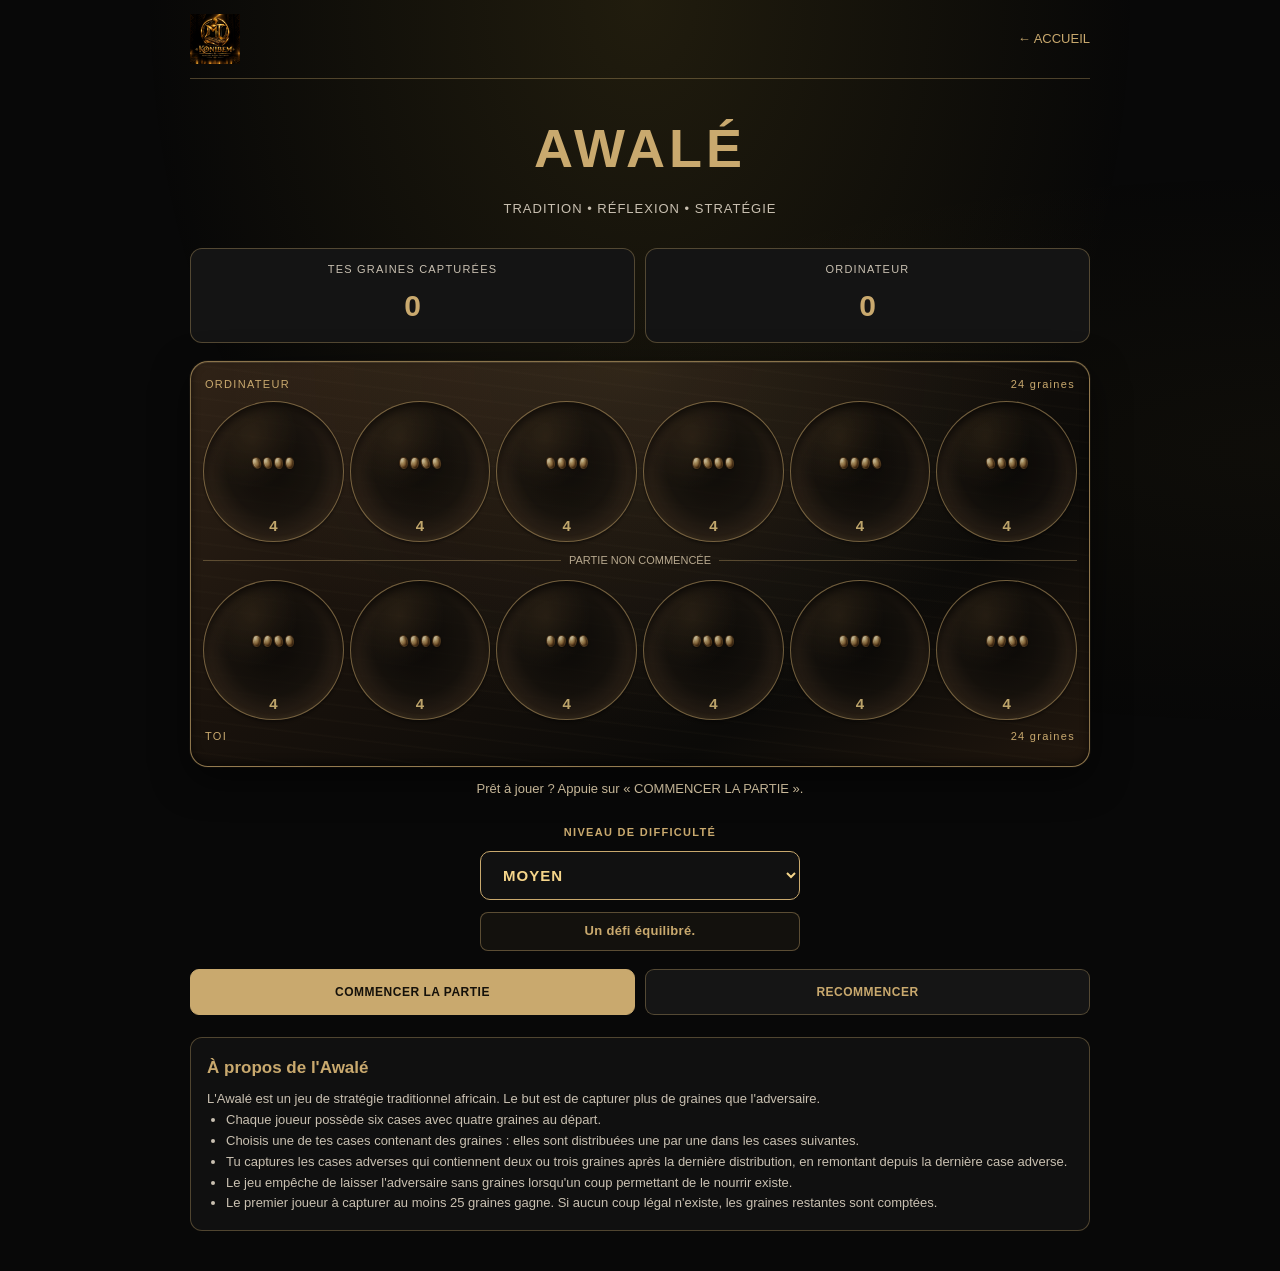
==== commit 18b6f4eb: "awale.html aktualisieren" ====
--- a/awale.html
+++ b/awale.html
@@ -7,647 +7,95 @@
   <meta name="description" content="Joue à l'Awalé sur KONIBEM, la plateforme des jeux traditionnels africains.">
   <title>KONIBEM — AWALÉ</title>
   <link rel="stylesheet" href="css/style.css">
-
   <style>
-    :root {
-      --gold: #c9a96e;
-      --dark: #080808;
-      --panel: #141414;
-      --line: rgba(201,169,110,.35);
-    }
-
-    * {
-      box-sizing: border-box;
-    }
-
-    body {
-      margin: 0;
-      background: var(--dark);
-      color: #f4efe5;
-      font-family: Arial, sans-serif;
-    }
-
-    .awale-page {
-      width: min(100% - 24px, 900px);
-      margin: 0 auto;
-      padding-bottom: 40px;
-    }
-
-    .awale-header {
-      display: flex;
-      align-items: center;
-      justify-content: space-between;
-      gap: 12px;
-      padding: 14px 0;
-      border-bottom: 1px solid var(--line);
-    }
-
-    .awale-header img {
-      display: block;
-      width: 112px;
-      max-width: 35vw;
-      max-height: 50px;
-      object-fit: contain;
-      object-position: left center;
-    }
-
-    .home-link {
-      color: var(--gold);
-      text-decoration: none;
-      font-size: 13px;
-    }
-
-    .game-intro {
-      text-align: center;
-      padding: 26px 0 16px;
-    }
-
-    .game-intro h1 {
-      margin: 0;
-      color: var(--gold);
-      font-size: clamp(32px, 8vw, 54px);
-      letter-spacing: 4px;
-    }
-
-    .game-intro p {
-      color: #c9c0b1;
-      margin: 8px 0 0;
-      font-size: 13px;
-      letter-spacing: 1px;
-    }
-
-    .scoreboard {
-      display: grid;
-      grid-template-columns: 1fr 1fr;
-      gap: 10px;
-      margin: 12px 0 18px;
-    }
-
-    .score {
-      border: 1px solid var(--line);
-      background: var(--panel);
-      border-radius: 12px;
-      padding: 12px;
-      text-align: center;
-    }
-
-    .score span {
-      display: block;
-      color: #c9c0b1;
-      font-size: 11px;
-      letter-spacing: 1.2px;
-    }
-
-    .score strong {
-      display: block;
-      color: var(--gold);
-      font-size: 30px;
-      margin-top: 3px;
-    }
-
-    .board-wrap {
-  position: relative;
-  border: 1px solid rgba(201, 169, 110, 0.65);
-  border-radius: 18px;
-  padding: 12px;
-  background:
-    repeating-linear-gradient(
-      7deg,
-      transparent 0px,
-      transparent 13px,
-      rgba(201, 169, 110, 0.025) 14px,
-      transparent 16px
-    ),
-    radial-gradient(
-      ellipse at 50% 0%,
-      rgba(201, 169, 110, 0.12),
-      transparent 65%
-    ),
-    linear-gradient(
-      145deg,
-      #302317 0%,
-      #19120c 35%,
-      #0b0a08 72%,
-      #21170e 100%
-    );
-  box-shadow:
-    inset 0 1px 0 rgba(255, 226, 170, 0.12),
-    inset 0 -3px 8px rgba(0, 0, 0, 0.55),
-    0 12px 36px rgba(0, 0, 0, 0.55),
-    0 0 0 1px rgba(201, 169, 110, 0.08);
-}
-/* KONIBEM – sichtbare Bewegung einzelner Awalé-Steine */
-.board-wrap {
-  position: relative;
-  overflow: hidden;
-}
-
-.moving-seed {
-  position: fixed;
-  z-index: 9999;
-  width: 12px;
-  height: 16px;
-  border-radius: 55% 45% 48% 52%;
-  background: radial-gradient(
-    ellipse at 30% 25%,
-    #f6e4b4 0%,
-    #c9a96e 35%,
-    #8a6030 72%,
-    #49301a 100%
-  );
-  border: 1px solid rgba(50, 30, 10, .7);
-  box-shadow:
-    inset -1px -1px 2px rgba(35, 20, 5, .55),
-    0 2px 4px rgba(0, 0, 0, .5);
-  pointer-events: none;
-  transform: translate(-50%, -50%);
-  transition:
-    left 260ms ease-in-out,
-    top 260ms ease-in-out;
-  will-change: left, top;
-}
-@keyframes seed-landing {
-  0% {
-    transform: translate(-50%, -50%) scale(1.15, 0.85) rotate(-8deg);
-  }
-  35% {
-    transform: translate(-50%, -50%) scale(0.88, 1.12) rotate(5deg);
-  }
-  65% {
-    transform: translate(-50%, -50%) scale(1.05, 0.95) rotate(-3deg);
-  }
-  100% {
-    transform: translate(-50%, -50%) scale(1, 1) rotate(0deg);
-  }
-}
-.moving-seed.landing {
-  animation: seed-landing 180ms ease-out forwards;
-}
-    .row-label {
-      display: flex;
-      justify-content: space-between;
-      color: var(--gold);
-      font-size: 11px;
-      letter-spacing: 1.3px;
-      margin: 2px 2px 8px;
-    }
-
-    .pits {
-      display: grid;
-      grid-template-columns: repeat(6, minmax(0, 1fr));
-      gap: 6px;
-    }
-
-    .pit {
-  appearance: none;
-  border: 1px solid rgba(201, 169, 110, 0.65);
-  border-radius: 50%;
-  aspect-ratio: 1 / 1;
-  min-width: 0;
-  padding: 0;
-  background:
-    radial-gradient(
-      ellipse at 35% 25%,
-      rgba(95, 72, 42, 0.35) 0%,
-      transparent 35%
-    ),
-    radial-gradient(
-      ellipse at 50% 45%,
-      #080706 0%,
-      #15110c 48%,
-      #302419 72%,
-      #6d5030 88%,
-      #17120c 100%
-    );
-  color: #f8e6bd;
-  display: flex;
-  flex-direction: column;
-  align-items: center;
-  justify-content: center;
-  gap: 2px;
-  font: inherit;
-  box-shadow:
-    inset 0 5px 10px rgba(0, 0, 0, 0.85),
-    inset 0 -2px 4px rgba(201, 169, 110, 0.12),
-    0 2px 3px rgba(0, 0, 0, 0.55);
-  transition:
-    border-color 180ms ease,
-    box-shadow 180ms ease;
-}
-
-    button.pit {
-      cursor: pointer;
-    }
-
-    button.pit:disabled {
-      cursor: default;
-      opacity: .65;
-    }
-
-    button.pit.legal {
-      border-color: var(--gold);
-      box-shadow:
-        0 0 0 2px rgba(201,169,110,.14),
-        0 0 14px rgba(201,169,110,.13);
-    }
-    
-button.pit.last-move {
-  border-color: #ffe0a0;
-  box-shadow:
-    0 0 0 3px rgba(255, 224, 160, 0.3),
-    0 0 18px rgba(255, 215, 130, 0.55),
-    inset 0 0 12px rgba(255, 215, 130, 0.18);
-}
-
-.pit-count {
-  display: flex;
-  flex-wrap: wrap;
-  align-content: center;
-  justify-content: center;
-  align-items: center;
-  gap: 2px;
-  width: 88%;
-  height: 76%;
-  overflow: hidden;
-  padding: 3px;
-}
-.seed {
-  display: block;
-  flex: 0 0 clamp(5px, 1.5vw, 9px);
-  width: clamp(5px, 1.5vw, 9px);
-  height: clamp(7px, 1.9vw, 12px);
-  border-radius: 48% 52% 43% 57%;
-  background:
-    radial-gradient(
-      ellipse at 28% 22%,
-      rgba(255, 248, 220, 0.95) 0%,
-      rgba(246, 228, 180, 0.95) 10%,
-      transparent 30%
-    ),
-    radial-gradient(
-      ellipse at 32% 27%,
-      #e8c987 0%,
-      #c9a96e 30%,
-      #9b6d38 62%,
-      #62401f 83%,
-      #382413 100%
-    );
-  border: 1px solid rgba(64, 40, 17, 0.8);
-  box-shadow:
-    inset 1px 1px 1px rgba(255, 244, 210, 0.45),
-    inset -1px -1px 2px rgba(35, 20, 5, 0.65),
-    0 1px 2px rgba(0, 0, 0, 0.65);
-  transform: rotate(var(--seed-rotation, 0deg));
-}
-.pit-index {
-  display: none;
-}
-
-    .middle-lane {
-      display: flex;
-      align-items: center;
-      justify-content: center;
-      gap: 8px;
-      padding: 10px 0;
-      color: #b8a98f;
-      font-size: 11px;
-    }
-
-    .middle-lane::before,
-    .middle-lane::after {
-      content: "";
-      height: 1px;
-      background: var(--line);
-      flex: 1;
-    }
-
-    .status {
-      text-align: center;
-      min-height: 44px;
-      padding: 13px 10px;
-      color: #e9d7b3;
-      font-size: 13px;
-      line-height: 1.45;
-    }
-
-/* KONIBEM – Résultats de fin de partie */
-
-.status.status-win {
-  color: #ffe0a0;
-  font-weight: 700;
-  border: 1px solid rgba(255, 215, 130, 0.65);
-  border-radius: 10px;
-  background: rgba(201, 169, 110, 0.12);
-  box-shadow:
-    0 0 12px rgba(255, 215, 130, 0.22),
-    inset 0 0 10px rgba(255, 215, 130, 0.08);
-}
-
-/* KONIBEM – Animation de victoire */
-@keyframes konibem-victory {
-  0% {
-    opacity: 0.6;
-    transform: scale(0.98);
-    box-shadow: 0 0 0 rgba(255, 215, 130, 0);
-  }
-
-  100% {
-    opacity: 1;
-    transform: scale(1);
-    box-shadow:
-      0 0 12px rgba(255, 215, 130, 0.22),
-      inset 0 0 10px rgba(255, 215, 130, 0.08);
-  }
-}
-
-.status.status-win {
-  animation: konibem-victory 0.6s ease-out;
-}
-
-.status.status-loss {
-  color: #e9b7a8;
-  font-weight: 600;
-  border: 1px solid rgba(180, 100, 80, 0.45);
-  border-radius: 10px;
-  background: rgba(120, 45, 35, 0.12);
-}
-
-.status.status-draw {
-  color: #e9d7b3;
-  font-weight: 600;
-  border: 1px solid rgba(201, 169, 110, 0.4);
-  border-radius: 10px;
-  background: rgba(201, 169, 110, 0.07);
-}
-
-    .controls {
-      display: grid;
-      grid-template-columns: 1fr 1fr;
-      gap: 10px;
-      margin-top: 12px;
-    }
-
-    .control-btn {
-      min-height: 46px;
-      border-radius: 9px;
-      padding: 11px 8px;
-      font-weight: 700;
-      font-size: 12px;
-      letter-spacing: .5px;
-      cursor: pointer;
-    }
-
-    .primary {
-      border: 1px solid var(--gold);
-      background: var(--gold);
-      color: #15110a;
-    }
-
-    .secondary {
-      border: 1px solid var(--line);
-      background: #151515;
-      color: var(--gold);
-    }
-
-    .rules {
-      margin-top: 22px;
-      padding: 16px;
-      border: 1px solid var(--line);
-      border-radius: 12px;
-      background: #101010;
-    }
-
-    .rules h2 {
-      margin: 0 0 8px;
-      font-size: 17px;
-      color: var(--gold);
-    }
-
-    .rules p,
-    .rules li {
-      color: #c9c0b1;
-      font-size: 13px;
-      line-height: 1.6;
-    }
-
-    .rules ul {
-      padding-left: 19px;
-      margin-bottom: 0;
-    }
-
-    @media (max-width: 380px) {
-      .awale-page {
-        width: calc(100% - 16px);
-      }
-
-      .board-wrap {
-        padding: 8px;
-      }
-
-      .pits {
-        gap: 4px;
-      }
-
-      .pit-index {
-        font-size: 8px;
-      }
-
-      .controls {
-        grid-template-columns: 1fr;
-      }
-
-      .game-intro {
-        padding-top: 20px;
-      }
-    }
-    /* KONIBEM – mise en évidence du joueur actif */
-#player-pits.active-turn,
-#computer-pits.active-turn {
-  border-color: var(--gold);
-  box-shadow:
-    0 0 0 2px rgba(201, 169, 110, 0.2),
-    0 0 18px rgba(201, 169, 110, 0.22);
-  transition: box-shadow 0.3s ease, border-color 0.3s ease;
-}
-
-/* KONIBEM – Premium-Auswahl der Schwierigkeitsstufe */
-#difficulty-select {
-  display: block;
-  width: 100%;
-  max-width: 320px;
-  margin: 0 auto 14px;
-  padding: 14px 18px;
-
-  color: #f5d58a;
-  background-color: #111111;
-
-  border: 1px solid #c9a96e;
-  border-radius: 10px;
-
-  font-size: 15px;
-  font-weight: 700;
-  letter-spacing: 1px;
-
-  cursor: pointer;
-  appearance: auto;
-
-  box-shadow:
-    0 0 10px rgba(201, 169, 110, 0.12),
-    inset 0 0 8px rgba(201, 169, 110, 0.05);
-
-  transition:
-    border-color 0.25s ease,
-    box-shadow 0.25s ease;
-}
-
-#difficulty-select:focus {
-  outline: none;
-  border-color: #ffe0a0;
-
-  box-shadow:
-    0 0 0 3px rgba(201, 169, 110, 0.18),
-    0 0 16px rgba(201, 169, 110, 0.25);
-}
-
-#difficulty-select option {
-  color: #f5d58a;
-  background-color: #111111;
-}
-
-/* KONIBEM – Beschreibung der Schwierigkeitsstufen */
-.difficulty-description {
-  margin: 8px auto 16px;
-  padding: 8px 12px;
-
-  max-width: 320px;
-
-  color: #c9a96e;
-  background: rgba(201, 169, 110, 0.06);
-
-  border: 1px solid rgba(201, 169, 110, 0.25);
-  border-radius: 8px;
-
-  font-size: 13px;
-  font-weight: 600;
-  text-align: center;
-  letter-spacing: 0.3px;
-
-  transition:
-    color 0.25s ease,
-    border-color 0.25s ease,
-    background 0.25s ease;
-}
-
-/* Leicht */
-.difficulty-description.easy {
-  color: #7bd88f;
-  border-color: rgba(123, 216, 143, 0.4);
-  background: rgba(123, 216, 143, 0.06);
-}
-
-/* Mittel */
-.difficulty-description.medium {
-  color: #c9a96e;
-  border-color: rgba(201, 169, 110, 0.4);
-  background: rgba(201, 169, 110, 0.06);
-}
-
-/* Schwer */
-.difficulty-description.hard {
-  color: #ef8b83;
-  border-color: rgba(239, 139, 131, 0.4);
-  background: rgba(239, 139, 131, 0.06);
-}
+    :root{--gold:#c9a96e;--dark:#080808;--panel:#141414;--line:rgba(201,169,110,.35)}
+    *{box-sizing:border-box}
+    body{margin:0;background:var(--dark);color:#f4efe5;font-family:Arial,sans-serif}
+    .awale-page{width:min(100% - 24px,900px);margin:0 auto;padding-bottom:40px}
+    .awale-header{display:flex;align-items:center;justify-content:space-between;gap:12px;padding:14px 0;border-bottom:1px solid var(--line)}
+    .awale-header img{display:block;width:112px;max-width:35vw;max-height:50px;object-fit:contain;object-position:left center}
+    .home-link{color:var(--gold);text-decoration:none;font-size:13px}
+    .game-intro{text-align:center;padding:26px 0 16px}
+    .game-intro h1{margin:0;color:var(--gold);font-size:clamp(32px,8vw,54px);letter-spacing:4px}
+    .game-intro p{color:#c9c0b1;margin:8px 0 0;font-size:13px;letter-spacing:1px}
+    .scoreboard{display:grid;grid-template-columns:1fr 1fr;gap:10px;margin:12px 0 18px}
+    .score{border:1px solid var(--line);background:var(--panel);border-radius:12px;padding:12px;text-align:center}
+    .score span{display:block;color:#c9c0b1;font-size:11px;letter-spacing:1.2px}
+    .score strong{display:block;color:var(--gold);font-size:30px;margin-top:3px}
+    .board-wrap{position:relative;overflow:hidden;border:1px solid rgba(201,169,110,.65);border-radius:18px;padding:12px;background:repeating-linear-gradient(7deg,transparent 0,transparent 13px,rgba(201,169,110,.025) 14px,transparent 16px),radial-gradient(ellipse at 50% 0%,rgba(201,169,110,.12),transparent 65%),linear-gradient(145deg,#302317 0%,#19120c 35%,#0b0a08 72%,#21170e 100%);box-shadow:inset 0 1px 0 rgba(255,226,170,.12),inset 0 -3px 8px rgba(0,0,0,.55),0 12px 36px rgba(0,0,0,.55),0 0 0 1px rgba(201,169,110,.08)}
+    .row-label{display:flex;justify-content:space-between;color:var(--gold);font-size:11px;letter-spacing:1.3px;margin:2px 2px 8px}
+    .pits{display:grid;grid-template-columns:repeat(6,minmax(0,1fr));gap:6px}
+    .pit{appearance:none;border:1px solid rgba(201,169,110,.65);border-radius:50%;aspect-ratio:1;min-width:0;padding:0;background:radial-gradient(ellipse at 35% 25%,rgba(95,72,42,.35) 0%,transparent 35%),radial-gradient(ellipse at 50% 45%,#080706 0%,#15110c 48%,#302419 72%,#6d5030 88%,#17120c 100%);color:#f8e6bd;display:flex;flex-direction:column;align-items:center;justify-content:center;gap:2px;font:inherit;box-shadow:inset 0 5px 10px rgba(0,0,0,.85),inset 0 -2px 4px rgba(201,169,110,.12),0 2px 3px rgba(0,0,0,.55);transition:border-color 180ms ease,box-shadow 180ms ease}
+    button.pit{cursor:pointer}
+    button.pit:disabled{cursor:default;opacity:.75}
+    button.pit.legal{border-color:var(--gold);box-shadow:0 0 0 2px rgba(201,169,110,.14),0 0 14px rgba(201,169,110,.13)}
+    button.pit.last-move{border-color:#ffe0a0;box-shadow:0 0 0 3px rgba(255,224,160,.3),0 0 18px rgba(255,215,130,.55),inset 0 0 12px rgba(255,215,130,.18)}
+    .pit-count{display:flex;flex-wrap:wrap;align-content:center;justify-content:center;align-items:center;gap:2px;width:88%;height:76%;overflow:hidden;padding:3px}
+    .seed{display:block;flex:0 0 clamp(5px,1.5vw,9px);width:clamp(5px,1.5vw,9px);height:clamp(7px,1.9vw,12px);border-radius:48% 52% 43% 57%;background:radial-gradient(ellipse at 28% 22%,rgba(255,248,220,.95) 0%,rgba(246,228,180,.95) 10%,transparent 30%),radial-gradient(ellipse at 32% 27%,#e8c987 0%,#c9a96e 30%,#9b6d38 62%,#62401f 83%,#382413 100%);border:1px solid rgba(64,40,17,.8);box-shadow:inset 1px 1px 1px rgba(255,244,210,.45),inset -1px -1px 2px rgba(35,20,5,.65),0 1px 2px rgba(0,0,0,.65);transform:rotate(var(--seed-rotation,0deg))}
+    .pit-index{display:none}
+    .middle-lane{display:flex;align-items:center;justify-content:center;gap:8px;padding:10px 0;color:#b8a98f;font-size:11px}
+    .middle-lane:before,.middle-lane:after{content:"";height:1px;background:var(--line);flex:1}
+    .status{text-align:center;min-height:44px;padding:13px 10px;color:#e9d7b3;font-size:13px;line-height:1.45;border-radius:10px}
+    .status.status-win{color:#ffe0a0;font-weight:700;border:1px solid rgba(255,215,130,.65);background:rgba(201,169,110,.12);box-shadow:0 0 12px rgba(255,215,130,.22),inset 0 0 10px rgba(255,215,130,.08);animation:konibem-victory .6s ease-out}
+    .status.status-loss{color:#e9b7a8;font-weight:600;border:1px solid rgba(180,100,80,.45);background:rgba(120,45,35,.12)}
+    .status.status-draw{color:#e9d7b3;font-weight:600;border:1px solid rgba(201,169,110,.4);background:rgba(201,169,110,.07)}
+    @keyframes konibem-victory{0%{opacity:.6;transform:scale(.98)}100%{opacity:1;transform:scale(1)}}
+    #player-pits.active-turn,#computer-pits.active-turn{border-radius:12px;outline:1px solid rgba(201,169,110,.65);outline-offset:3px;box-shadow:0 0 18px rgba(201,169,110,.15);transition:box-shadow .3s ease}
+    .controls{display:grid;grid-template-columns:1fr 1fr;gap:10px;margin-top:12px}
+    .difficulty-label{grid-column:1/-1;text-align:center;color:var(--gold);font-size:11px;font-weight:700;letter-spacing:1.3px}
+    .control-btn{min-height:46px;border-radius:9px;padding:11px 8px;font-weight:700;font-size:12px;letter-spacing:.5px;cursor:pointer}
+    .primary{border:1px solid var(--gold);background:var(--gold);color:#15110a}
+    .secondary{border:1px solid var(--line);background:#151515;color:var(--gold)}
+    #difficulty-select{grid-column:1/-1;display:block;width:100%;max-width:320px;justify-self:center;margin:0 auto 2px;padding:14px 18px;color:#f5d58a;background:#111;border:1px solid var(--gold);border-radius:10px;font-size:15px;font-weight:700;letter-spacing:1px;cursor:pointer}
+    #difficulty-select:focus{outline:2px solid rgba(201,169,110,.4);outline-offset:2px}
+    #difficulty-select option{color:#f5d58a;background:#111}
+    .difficulty-description{grid-column:1/-1;margin:0 auto 8px;padding:8px 12px;width:100%;max-width:320px;color:var(--gold);background:rgba(201,169,110,.06);border:1px solid rgba(201,169,110,.25);border-radius:8px;font-size:13px;font-weight:600;text-align:center;letter-spacing:.3px;transition:color .25s,border-color .25s,background .25s}
+    .difficulty-description.easy{color:#7bd88f;border-color:rgba(123,216,143,.4);background:rgba(123,216,143,.06)}
+    .difficulty-description.medium{color:#c9a96e;border-color:rgba(201,169,110,.4);background:rgba(201,169,110,.06)}
+    .difficulty-description.hard{color:#ef8b83;border-color:rgba(239,139,131,.4);background:rgba(239,139,131,.06)}
+    .rules{margin-top:22px;padding:16px;border:1px solid var(--line);border-radius:12px;background:#101010}
+    .rules h2{margin:0 0 8px;font-size:17px;color:var(--gold)}
+    .rules p,.rules li{color:#c9c0b1;font-size:13px;line-height:1.6}
+    .rules ul{padding-left:19px;margin-bottom:0}
+    .moving-seed{position:fixed;z-index:9999;width:12px;height:16px;border-radius:55% 45% 48% 52%;background:radial-gradient(ellipse at 30% 25%,#f6e4b4 0%,#c9a96e 35%,#8a6030 72%,#49301a 100%);border:1px solid rgba(50,30,10,.7);box-shadow:inset -1px -1px 2px rgba(35,20,5,.55),0 2px 4px rgba(0,0,0,.5);pointer-events:none;transform:translate(-50%,-50%);transition:left 260ms ease-in-out,top 260ms ease-in-out;will-change:left,top}
+    @keyframes seed-landing{0%{transform:translate(-50%,-50%) scale(1.15,.85) rotate(-8deg)}35%{transform:translate(-50%,-50%) scale(.88,1.12) rotate(5deg)}65%{transform:translate(-50%,-50%) scale(1.05,.95) rotate(-3deg)}100%{transform:translate(-50%,-50%) scale(1) rotate(0)}}
+    .moving-seed.landing{animation:seed-landing 180ms ease-out forwards}
+    @media(max-width:380px){.awale-page{width:calc(100% - 16px)}.board-wrap{padding:8px}.pits{gap:4px}.controls{grid-template-columns:1fr}.difficulty-label,#difficulty-select,.difficulty-description{grid-column:1}.game-intro{padding-top:20px}}
+    @media(prefers-reduced-motion:reduce){*,*:before,*:after{animation-duration:.01ms!important;transition-duration:.01ms!important;scroll-behavior:auto!important}}
   </style>
 </head>
-
 <body>
   <div class="awale-page">
-
     <header class="awale-header">
-      <a href="index.html" aria-label="Accueil KONIBEM">
-        <img src="images/MT.KONIBEM.PNG" alt="Logo KONIBEM">
-      </a>
-
+      <a href="index.html" aria-label="Accueil KONIBEM"><img src="images/MT.KONIBEM.PNG" alt="Logo KONIBEM"></a>
       <a class="home-link" href="index.html">← ACCUEIL</a>
     </header>
-
     <main>
-      <section class="game-intro">
-        <h1>AWALÉ</h1>
-        <p>TRADITION • RÉFLEXION • STRATÉGIE</p>
+      <section class="game-intro"><h1>AWALÉ</h1><p>TRADITION • RÉFLEXION • STRATÉGIE</p></section>
+      <section class="scoreboard" aria-label="Score">
+        <div class="score"><span>TES GRAINES CAPTURÉES</span><strong id="player-score">0</strong></div>
+        <div class="score"><span>ORDINATEUR</span><strong id="computer-score">0</strong></div>
       </section>
-
-      <section class="scoreboard" aria-label="Score">
-        <div class="score">
-          <span>TES GRAINES CAPTURÉES</span>
-          <strong id="player-score">0</strong>
-        </div>
-
-        <div class="score">
-          <span>ORDINATEUR</span>
-          <strong id="computer-score">0</strong>
-        </div>
+      <section class="board-wrap" aria-label="Plateau d'Awalé">
+        <div class="row-label"><span>ORDINATEUR</span><span id="computer-side-total">24 graines</span></div>
+        <div class="pits" id="computer-pits" aria-label="Cases de l'ordinateur"></div>
+        <div class="middle-lane"><span id="turn-label">PARTIE NON COMMENCÉE</span></div>
+        <div class="pits" id="player-pits" aria-label="Tes cases"></div>
+        <div class="row-label" style="margin-top:8px"><span>TOI</span><span id="player-side-total">24 graines</span></div>
       </section>
-
-      <section class="board-wrap" aria-label="Plateau d'Awalé">
-        <div class="row-label">
-          <span>ORDINATEUR</span>
-          <span id="computer-side-total">24 graines</span>
-        </div>
-
-        <div class="pits" id="computer-pits" aria-label="Cases de l'ordinateur"></div>
-
-        <div class="middle-lane">
-          <span id="turn-label">PARTIE NON COMMENCÉE</span>
-        </div>
-
-        <div class="pits" id="player-pits" aria-label="Tes cases"></div>
-
-        <div class="row-label" style="margin-top:8px">
-          <span>TOI</span>
-          <span id="player-side-total">24 graines</span>
-        </div>
-      </section>
-
-      <div class="status" id="game-status" role="status" aria-live="polite">
-        Prêt à jouer ? Appuie sur « COMMENCER LA PARTIE ».
+      <div class="status" id="game-status" role="status" aria-live="polite">Prêt à jouer ? Appuie sur « COMMENCER LA PARTIE ».</div>
+      <div class="controls">
+        <label for="difficulty-select" class="difficulty-label">NIVEAU DE DIFFICULTÉ</label>
+        <select id="difficulty-select" class="control-btn secondary">
+          <option value="easy">FACILE</option><option value="medium" selected>MOYEN</option><option value="hard">DIFFICILE</option>
+        </select>
+        <p id="difficulty-description" class="difficulty-description medium">Un défi équilibré.</p>
+        <button class="control-btn primary" id="start-btn" type="button">COMMENCER LA PARTIE</button>
+        <button class="control-btn secondary" id="restart-btn" type="button">RECOMMENCER</button>
       </div>
-
-      <div class="controls">
-
-  <label for="difficulty-select" class="difficulty-label">
-    NIVEAU DE DIFFICULTÉ
-  </label>
-
-  <select id="difficulty-select" class="control-btn secondary">
-    <option value="easy">FACILE</option>
-    <option value="medium" selected>MOYEN</option>
-    <option value="hard">DIFFICILE</option>
-  </select>
-
-  <p id="difficulty-description" class="difficulty-description">
-    Un défi équilibré.
-  </p>
-  
-  <button class="control-btn primary" id="start-btn" type="button">
-    COMMENCER LA PARTIE
-  </button>
-
-  <button class="control-btn secondary" id="restart-btn" type="button">
-    RECOMMENCER
-  </button>
-
-</div>
-
       <section class="rules">
         <h2>À propos de l'Awalé</h2>
-
-        <p>
-          L'Awalé est un jeu de stratégie traditionnel africain.
-          Le but est de capturer plus de graines que l'adversaire.
-        </p>
-
+        <p>L'Awalé est un jeu de stratégie traditionnel africain. Le but est de capturer plus de graines que l'adversaire.</p>
         <ul>
           <li>Chaque joueur possède six cases avec quatre graines au départ.</li>
           <li>Choisis une de tes cases contenant des graines : elles sont distribuées une par une dans les cases suivantes.</li>
@@ -658,650 +106,720 @@
       </section>
     </main>
   </div>
-
-  <script>
-  "use strict";
-
-  (() => {
-    const START_SEEDS = 4;
-    const WIN_SCORE = 25;
-    const HUMAN = 0;
-    const AI = 1;
-
-    const $ = (id) => document.getElementById(id);
-
-    const playerPitsEl = $("player-pits");
-    const computerPitsEl = $("computer-pits");
-    const statusEl = $("game-status");
-    const turnLabelEl = $("turn-label");
-
-    let pits = Array(12).fill(START_SEEDS);
-    let scores = [0, 0];
-    let currentPlayer = HUMAN;
-    let lastMove = null;
-    let started = false;
-    let gameOver = false;
-    let aiTimer = null;
-
-    // Computer pits: indexes 0–5.
-    // Player pits: indexes 6–11.
-    const humanIndexFromVisual = (visualIndex) => 11 - visualIndex;
-    const aiIndexFromVisual = (visualIndex) => visualIndex;
-
-    const sideIndices = (player) =>
-      player === HUMAN
-        ? [6, 7, 8, 9, 10, 11]
-        : [0, 1, 2, 3, 4, 5];
-
-    const opponentIndices = (player) => sideIndices(1 - player);
-
-    const sideTotal = (player, board = pits) =>
-      sideIndices(player).reduce((sum, index) => sum + board[index], 0);
-
-    const cloneState = (state) => ({
-      pits: state.pits.slice(),
-      scores: state.scores.slice(),
-      currentPlayer: state.currentPlayer
+<script>
+"use strict";
+(() => {
+  const START_SEEDS = 4;
+  const WIN_SCORE = 25;
+  const HUMAN = 0;
+  const AI = 1;
+  const $ = id => document.getElementById(id);
+  const playerPitsEl = $("player-pits");
+  const computerPitsEl = $("computer-pits");
+  const statusEl = $("game-status");
+  const turnLabelEl = $("turn-label");
+  const difficultySelect = $("difficulty-select");
+  const difficultyDescription = $("difficulty-description");
+
+  let pits = Array(12).fill(START_SEEDS);
+  let scores = [0, 0];
+  let currentPlayer = HUMAN;
+  let lastMove = null;
+  let started = false;
+  let gameOver = false;
+  let aiTimer = null;
+  let moveInProgress = false;
+
+  const humanIndexFromVisual = visualIndex => 11 - visualIndex;
+  const aiIndexFromVisual = visualIndex => visualIndex;
+  const sideIndices = player => player === HUMAN ? [6,7,8,9,10,11] : [0,1,2,3,4,5];
+  const opponentIndices = player => sideIndices(1 - player);
+  const sideTotal = (player, board = pits) => sideIndices(player).reduce((sum, index) => sum + board[index], 0);
+  const cloneState = state => ({pits:state.pits.slice(),scores:state.scores.slice(),currentPlayer:state.currentPlayer});
+
+  function updateDifficultyDescription() {
+    const descriptions = {
+      easy: "Idéal pour les débutants.",
+      medium: "Un défi équilibré.",
+      hard: "Pour les joueurs expérimentés."
+    };
+    const level = difficultySelect.value;
+    difficultyDescription.textContent = descriptions[level] || descriptions.medium;
+    difficultyDescription.classList.remove("easy","medium","hard");
+    difficultyDescription.classList.add(descriptions[level] ? level : "medium");
+  }
+  difficultySelect.addEventListener("change", updateDifficultyDescription);
+  updateDifficultyDescription();
+
+  // Distribue les graines dans le sens anti-horaire, sans resemer la case de départ.
+  function sow(board, startIndex) {
+    let seeds = board[startIndex];
+    board[startIndex] = 0;
+    let index = startIndex;
+    while (seeds > 0) {
+      index = (index + 11) % 12;
+      if (index === startIndex) continue;
+      board[index]++;
+      seeds--;
+    }
+    return index;
+  }
+
+  function legalMoves(state, player) {
+    const own = sideIndices(player);
+    const moves = own.filter(index => state.pits[index] > 0);
+    if (!moves.length) return [];
+    const enemy = opponentIndices(player);
+    const enemyEmpty = enemy.every(index => state.pits[index] === 0);
+    if (!enemyEmpty) return moves;
+    const feedingMoves = moves.filter(index => {
+      const board = state.pits.slice();
+      sow(board, index);
+      return enemy.some(enemyIndex => board[enemyIndex] > 0);
     });
-
-    // Distribute seeds counter-clockwise, skipping the starting pit.
-    function sow(board, startIndex) {
-      let seeds = board[startIndex];
-      board[startIndex] = 0;
-
-      let index = startIndex;
-
-      while (seeds > 0) {
-        index = (index + 11) % 12;
-
-        if (index === startIndex) {
-          continue;
-        }
-
-        board[index]++;
-        seeds--;
-      }
-
-      return index;
-    }
-
-    function legalMoves(state, player) {
-      const ownPits = sideIndices(player);
-      const moves = ownPits.filter(index => state.pits[index] > 0);
-
-      if (moves.length === 0) {
-        return [];
-      }
-
-      const enemyPits = opponentIndices(player);
-      const opponentIsEmpty = enemyPits.every(index => state.pits[index] === 0);
-
-      if (!opponentIsEmpty) {
-        return moves;
-      }
-
-      // If the opponent has no seeds, prefer moves that feed them.
-      const feedingMoves = moves.filter(index => {
-        const board = state.pits.slice();
-        sow(board, index);
-        return enemyPits.some(enemyIndex => board[enemyIndex] > 0);
-      });
-
-      return feedingMoves.length > 0 ? feedingMoves : moves;
-    }
-
-    function applyMove(state, move, player) {
-      const next = cloneState(state);
-      const lastIndex = sow(next.pits, move);
-      const enemyPits = new Set(opponentIndices(player));
-
-      let captured = 0;
-      let index = lastIndex;
-
-      while (
-        enemyPits.has(index) &&
-        (next.pits[index] === 2 || next.pits[index] === 3)
-      ) {
-        captured += next.pits[index];
-        next.pits[index] = 0;
+    return feedingMoves.length ? feedingMoves : moves;
+  }
+    // Exécute un coup et applique les règles de capture.
+  function applyMove(state, startIndex, player) {
+    const next = cloneState(state);
+    const board = next.pits;
+    const enemy = opponentIndices(player);
+
+    const lastIndex = sow(board, startIndex);
+    let captured = 0;
+    let index = lastIndex;
+
+    // Capture les cases adverses contenant 2 ou 3 graines.
+    if (enemy.includes(index)) {
+      while (enemy.includes(index) && (board[index] === 2 || board[index] === 3)) {
+        captured += board[index];
+        board[index] = 0;
         index = (index + 1) % 12;
       }
-
-      // Do not starve the opponent by capturing their final seeds.
-      if (sideTotal(1 - player, next.pits) === 0 && captured > 0) {
-        const boardWithoutCapture = state.pits.slice();
-        sow(boardWithoutCapture, move);
-        next.pits = boardWithoutCapture;
-        captured = 0;
+    }
+
+    // Interdit d'affamer l'adversaire si la capture supprime toutes ses graines.
+    if (captured > 0 && enemy.every(i => board[i] === 0)) {
+      for (let i = 0; i < 12; i++) {
+        if (enemy.includes(i)) {
+          // Les graines capturées seront restaurées dans leur case d'origine.
+          // On reconstruit le coup sans capture.
+        }
       }
-
-      next.scores[player] += captured;
-      next.currentPlayer = 1 - player;
+      const uncapturedBoard = state.pits.slice();
+      sow(uncapturedBoard, startIndex);
+      next.pits = uncapturedBoard;
+      captured = 0;
+    }
+
+    next.scores[player] += captured;
+    next.currentPlayer = 1 - player;
+
+    return {
+      state: next,
+      lastIndex,
+      startIndex,
+      captured
+    };
+  }
+
+  function stateIsOver(state) {
+    if (state.scores[HUMAN] >= WIN_SCORE ||
+        state.scores[AI] >= WIN_SCORE) {
+      return true;
+    }
+
+    const humanHasSeeds = sideTotal(HUMAN, state.pits) > 0;
+    const aiHasSeeds = sideTotal(AI, state.pits) > 0;
+
+    if (!humanHasSeeds || !aiHasSeeds) {
+      return legalMoves(state, state.currentPlayer).length === 0;
+    }
+
+    return legalMoves(state, state.currentPlayer).length === 0;
+  }
+
+  function finalizeState(state) {
+    const finalState = cloneState(state);
+    finalState.scores[HUMAN] += sideTotal(HUMAN, finalState.pits);
+    finalState.scores[AI] += sideTotal(AI, finalState.pits);
+    finalState.pits = Array(12).fill(0);
+    return finalState;
+  }
+
+  function evaluate(state, player) {
+    const opponent = 1 - player;
+    const scoreDifference = state.scores[player] - state.scores[opponent];
+    const seedDifference = sideTotal(player, state.pits) -
+                           sideTotal(opponent, state.pits);
+
+    const myMoves = legalMoves(state, player).length;
+    const opponentMoves = legalMoves(state, opponent).length;
+
+    let potential = 0;
+
+    for (const index of sideIndices(player)) {
+      if (state.pits[index] === 1 || state.pits[index] === 2) {
+        potential += 0.3;
+      }
+    }
+
+    for (const index of sideIndices(opponent)) {
+      if (state.pits[index] === 1 || state.pits[index] === 2) {
+        potential -= 0.3;
+      }
+    }
+
+    return scoreDifference * 12 +
+           seedDifference * 0.35 +
+           (myMoves - opponentMoves) * 0.8 +
+           potential;
+  }
+
+  function bestImmediateCapture(state, move, player) {
+    const result = applyMove(state, move, player);
+    return result.captured;
+  }
+
+  function orderMoves(state, moves, player) {
+    return moves.slice().sort((a, b) => {
+      const captureA = bestImmediateCapture(state, a, player);
+      const captureB = bestImmediateCapture(state, b, player);
+      return captureB - captureA;
+    });
+  }
+
+  function minimax(state, depth, alpha, beta, maximizingPlayer) {
+    const player = state.currentPlayer;
+
+    if (depth === 0 || stateIsOver(state)) {
+      const finalState = stateIsOver(state) ? finalizeState(state) : state;
 
       return {
-        state: next,
-        captured,
-        last: lastIndex
+        score: evaluate(finalState, maximizingPlayer),
+        move: null
       };
     }
 
-    function stateIsOver(state) {
-      if (state.scores[HUMAN] >= 25 || state.scores[AI] >= 25) {
-        return true;
-      }
-
-      if (legalMoves(state, state.currentPlayer).length === 0) {
-        return true;
-      }
-
-      return state.pits.every(seeds => seeds === 0);
-    }
-
-    function finalizeState(state) {
-      const finalState = cloneState(state);
-
-      if (stateIsOver(finalState)) {
-        finalState.scores[HUMAN] += sideTotal(HUMAN, finalState.pits);
-        finalState.scores[AI] += sideTotal(AI, finalState.pits);
-        finalState.pits = Array(12).fill(0);
-      }
-
-      return finalState;
-    }
-
-    function evaluate(state, perspective) {
-  const opponent = 1 - perspective;
-
-  // 1. Punktestand bewerten
-  const scoreDifference =
-    state.scores[perspective] - state.scores[opponent];
-
-  // 2. Verbleibende Samen bewerten
-  const remainingSeedsDifference =
-    sideTotal(perspective, state.pits) -
-    sideTotal(opponent, state.pits);
-
-  // 3. Beste unmittelbare Fangchance jeder Seite ermitteln
-  function bestCaptureFor(player) {
-    const playerState = {
-      pits: state.pits.slice(),
-      scores: state.scores.slice(),
-      currentPlayer: player
-    };
-
-    const moves = legalMoves(playerState, player);
-    let bestCapture = 0;
-
-    for (const move of moves) {
-      const result = applyMove(playerState, move, player);
-
-      if (result.captured > bestCapture) {
-        bestCapture = result.captured;
-      }
-    }
-
-    return bestCapture;
-  }
-
-  const myBestCapture = bestCaptureFor(perspective);
-  const opponentBestCapture = bestCaptureFor(opponent);
-
-  // 4. Gesamtbewertung berechnen
-  return (
-    scoreDifference * 12 +
-    remainingSeedsDifference * 0.35 +
-    myBestCapture * 2 -
-    opponentBestCapture * 2
-  );
-}
-
-    // Minimax with alpha-beta pruning.
-    function minimax(state, depth, alpha, beta, perspective) {
-      if (depth === 0 || stateIsOver(state)) {
-        const evaluatedState = stateIsOver(state)
-          ? finalizeState(state)
-          : state;
-
-        return {
-          value: evaluate(evaluatedState, perspective)
-        };
-      }
-
-      const moves = legalMoves(state, state.currentPlayer);
-
-      if (moves.length === 0) {
-        return {
-          value: evaluate(finalizeState(state), perspective)
-        };
-      }
-
-// Prioritize moves that capture the most seeds.
-moves.sort((a, b) => {
-  const captureA = applyMove(state, a, state.currentPlayer).captured;
-  const captureB = applyMove(state, b, state.currentPlayer).captured;
-
-  return captureB - captureA;
-});
-
-      const maximizing = state.currentPlayer === perspective;
-
+    const moves = orderMoves(
+      state,
+      legalMoves(state, player),
+      player
+    );
+
+    if (moves.length === 0) {
+      const finalState = finalizeState(state);
+      return {
+        score: evaluate(finalState, maximizingPlayer),
+        move: null
+      };
+    }
+
+    if (player === maximizingPlayer) {
+      let bestScore = -Infinity;
       let bestMove = moves[0];
-      let bestValue = maximizing ? -Infinity : Infinity;
 
       for (const move of moves) {
-        const result = applyMove(state, move, state.currentPlayer);
-        const value = minimax(
+        const result = applyMove(state, move, player);
+        const child = minimax(
           result.state,
           depth - 1,
           alpha,
           beta,
-          perspective
-        ).value;
-
-        if (
-          (maximizing && value > bestValue) ||
-          (!maximizing && value < bestValue)
-        ) {
-          bestValue = value;
+          maximizingPlayer
+        );
+
+        if (child.score > bestScore) {
+          bestScore = child.score;
           bestMove = move;
         }
 
-        if (maximizing) {
-          alpha = Math.max(alpha, bestValue);
-        } else {
-          beta = Math.min(beta, bestValue);
+        alpha = Math.max(alpha, bestScore);
+        if (beta <= alpha) break;
+      }
+
+      return {score: bestScore, move: bestMove};
+    } else {
+      let bestScore = Infinity;
+      let bestMove = moves[0];
+
+      for (const move of moves) {
+        const result = applyMove(state, move, player);
+        const child = minimax(
+          result.state,
+          depth - 1,
+          alpha,
+          beta,
+          maximizingPlayer
+        );
+
+        if (child.score < bestScore) {
+          bestScore = child.score;
+          bestMove = move;
         }
 
-        if (beta <= alpha) {
-          break;
-        }
+        beta = Math.min(beta, bestScore);
+        if (beta <= alpha) break;
       }
 
-      return {
-        value: bestValue,
-        move: bestMove
+      return {score: bestScore, move: bestMove};
+    }
+  }
+    function render() {
+    playerPitsEl.innerHTML = "";
+    computerPitsEl.innerHTML = "";
+
+    // Cases de l'ordinateur, de gauche à droite.
+    for (let visualIndex = 0; visualIndex < 6; visualIndex++) {
+      const index = aiIndexFromVisual(visualIndex);
+      computerPitsEl.appendChild(createPit(index, AI));
+    }
+
+    // Cases du joueur, dans l'ordre visuel inverse.
+    for (let visualIndex = 0; visualIndex < 6; visualIndex++) {
+      const index = humanIndexFromVisual(visualIndex);
+      playerPitsEl.appendChild(createPit(index, HUMAN));
+    }
+
+    $("player-score").textContent = scores[HUMAN];
+    $("computer-score").textContent = scores[AI];
+
+    $("player-side-total").textContent =
+      sideTotal(HUMAN) + " graines";
+
+    $("computer-side-total").textContent =
+      sideTotal(AI) + " graines";
+
+    playerPitsEl.classList.toggle(
+      "active-turn",
+      started && !gameOver && currentPlayer === HUMAN
+    );
+
+    computerPitsEl.classList.toggle(
+      "active-turn",
+      started && !gameOver && currentPlayer === AI
+    );
+
+    if (!started) {
+      turnLabelEl.textContent = "PARTIE NON COMMENCÉE";
+    } else if (gameOver) {
+      turnLabelEl.textContent = "PARTIE TERMINÉE";
+    } else if (currentPlayer === HUMAN) {
+      turnLabelEl.textContent = "À TON TOUR";
+    } else {
+      turnLabelEl.textContent = "TOUR DE L'ORDINATEUR";
+    }
+  }
+
+  function createPit(index, player) {
+    const button = document.createElement("button");
+    button.type = "button";
+    button.className = "pit";
+    button.dataset.index = index;
+
+    const count = document.createElement("span");
+    count.className = "pit-count";
+    count.setAttribute("aria-hidden", "true");
+
+    const seedCount = pits[index];
+
+    // Dessine chaque graine lorsque la quantité reste raisonnable.
+    // Pour les grandes quantités, le nombre reste toujours visible.
+    const visibleSeeds = Math.min(seedCount, 36);
+
+    for (let i = 0; i < visibleSeeds; i++) {
+      const seed = document.createElement("span");
+      seed.className = "seed";
+      seed.style.setProperty(
+        "--seed-rotation",
+        ((i * 37 + index * 19) % 31 - 15) + "deg"
+      );
+      count.appendChild(seed);
+    }
+
+    const number = document.createElement("span");
+    number.className = "pit-index";
+    number.textContent = index + 1;
+
+    button.appendChild(count);
+
+    const countLabel = document.createElement("span");
+    countLabel.style.cssText =
+      "font-size:clamp(11px,3vw,15px);font-weight:700;color:#f5d58a;line-height:1";
+    countLabel.textContent = seedCount;
+    button.appendChild(countLabel);
+    button.appendChild(number);
+
+    const playerName = player === HUMAN ? "Ta case" : "Case de l'ordinateur";
+    button.setAttribute(
+      "aria-label",
+      playerName + " " + (index + 1) + ", " +
+      seedCount + " graines"
+    );
+
+    const isHumanTurn =
+      started && !gameOver && !moveInProgress &&
+      currentPlayer === HUMAN;
+
+    const legal = isHumanTurn &&
+      legalMoves(
+        {pits: pits.slice(), scores: scores.slice(), currentPlayer},
+        HUMAN
+      ).includes(index);
+
+    button.disabled = !legal;
+
+    if (legal) button.classList.add("legal");
+    if (lastMove && lastMove.lastIndex === index) {
+      button.classList.add("last-move");
+    }
+
+    button.addEventListener("click", () => humanMove(index));
+
+    return button;
+  }
+
+  function setStatus(message, type = "") {
+    statusEl.textContent = message;
+    statusEl.classList.remove("status-win", "status-loss", "status-draw");
+
+    if (type) {
+      statusEl.classList.add("status-" + type);
+    }
+  }
+
+  function sleep(ms) {
+    return new Promise(resolve => setTimeout(resolve, ms));
+  }
+
+  function getPitCenter(index) {
+    const element = document.querySelector(
+      '.pit[data-index="' + index + '"]'
+    );
+
+    if (!element) return null;
+
+    const rect = element.getBoundingClientRect();
+
+    return {
+      x: rect.left + rect.width / 2,
+      y: rect.top + rect.height / 2
+    };
+  }
+
+  function moveSeedVisually(fromIndex, toIndex) {
+    return new Promise(resolve => {
+      const from = getPitCenter(fromIndex);
+      const to = getPitCenter(toIndex);
+
+      if (!from || !to) {
+        resolve();
+        return;
+      }
+
+      const seed = document.createElement("span");
+      seed.className = "moving-seed";
+
+      seed.style.left = from.x + "px";
+      seed.style.top = from.y + "px";
+      document.body.appendChild(seed);
+
+      // Force le navigateur à appliquer la position initiale.
+      seed.getBoundingClientRect();
+
+      requestAnimationFrame(() => {
+        seed.style.left = to.x + "px";
+        seed.style.top = to.y + "px";
+      });
+
+      const finish = () => {
+        seed.remove();
+        resolve();
       };
-    }
-
-    function createPitButton(player, visualIndex) {
-      const button = document.createElement("button");
-
-      button.className = "pit";
-      button.type = "button";
-
-      button.setAttribute(
-        "aria-label",
-        player === HUMAN
-          ? `Ta case ${visualIndex + 1}`
-          : `Case ordinateur ${visualIndex + 1}`
+
+      seed.addEventListener("transitionend", finish, {once: true});
+
+      // Sécurité si l'animation est interrompue ou désactivée.
+      setTimeout(finish, 400);
+    });
+  }
+
+  async function animateMove(startIndex, player) {
+    const boardBefore = pits.slice();
+    const seedsToMove = boardBefore[startIndex];
+
+    if (seedsToMove <= 0) return null;
+
+    // Calcule les cases traversées avant de mettre à jour le plateau.
+    let index = startIndex;
+    let remaining = seedsToMove;
+    const path = [];
+
+    while (remaining > 0) {
+      index = (index + 11) % 12;
+
+      // On ne redépose pas de graine dans la case de départ.
+      if (index === startIndex) continue;
+
+      path.push(index);
+      remaining--;
+    }
+
+    // Animation visuelle du semis.
+    const reducedMotion = window.matchMedia(
+      "(prefers-reduced-motion: reduce)"
+    ).matches;
+
+    if (!reducedMotion) {
+      let previousIndex = startIndex;
+
+      for (const destination of path) {
+        await moveSeedVisually(previousIndex, destination);
+        previousIndex = destination;
+      }
+    }
+
+    // Applique le coup à l'état réel.
+    const state = {
+      pits: boardBefore,
+      scores: scores.slice(),
+      currentPlayer: player
+    };
+
+    const result = applyMove(state, startIndex, player);
+
+    pits = result.state.pits;
+    scores = result.state.scores;
+    currentPlayer = result.state.currentPlayer;
+
+    lastMove = {
+      startIndex,
+      lastIndex: result.lastIndex,
+      captured: result.captured
+    };
+
+    render();
+
+    return result;
+  }
+    async function humanMove(index) {
+    if (!started || gameOver || moveInProgress || currentPlayer !== HUMAN) {
+      return;
+    }
+
+    const state = {
+      pits: pits.slice(),
+      scores: scores.slice(),
+      currentPlayer
+    };
+
+    if (!legalMoves(state, HUMAN).includes(index)) {
+      setStatus("Choisis une case contenant des graines.");
+      return;
+    }
+
+    moveInProgress = true;
+    render();
+    setStatus("Tu joues...");
+
+    try {
+      const result = await animateMove(index, HUMAN);
+
+      if (!result) return;
+
+      if (checkGameEnd()) return;
+
+      setStatus(
+        result.captured > 0
+          ? "Tu as capturé " + result.captured + " graine(s) ! L'ordinateur réfléchit..."
+          : "Coup joué. L'ordinateur réfléchit..."
       );
 
-      if (player === HUMAN) {
-        button.addEventListener("click", () => {
-          humanMove(humanIndexFromVisual(visualIndex));
-        });
-      }
-
-      const count = document.createElement("span");
-      count.className = "pit-count";
-
-      const label = document.createElement("span");
-      label.className = "pit-index";
-      label.textContent = String(visualIndex + 1);
-
-      button.append(count, label);
-
-      return button;
-    }
-
-async function moveSeedVisually(fromIndex, toIndex) {
-  const getPitButton = (index) => {
-    if (index >= 6) {
-      const visualIndex = 11 - index;
-      return playerPitsEl.children[visualIndex];
-    }
-    return computerPitsEl.children[index];
-  };
-  const fromPit = getPitButton(fromIndex);
-  const toPit = getPitButton(toIndex);
-  if (!fromPit || !toPit) {
-    return;
-  }
-  const fromRect = fromPit.getBoundingClientRect();
-  const toRect = toPit.getBoundingClientRect();
-  const seed = document.createElement("span");
-  seed.className = "moving-seed";
-  seed.style.left = `${fromRect.left + fromRect.width / 2}px`;
-  seed.style.top = `${fromRect.top + fromRect.height / 2}px`;
-  document.body.appendChild(seed);
-  // Startposition registrieren.
-  seed.getBoundingClientRect();
-  await new Promise(resolve => requestAnimationFrame(resolve));
-  // Samen zur nächsten Mulde bewegen.
-  seed.style.left = `${toRect.left + toRect.width / 2}px`;
-  seed.style.top = `${toRect.top + toRect.height / 2}px`;
-  // Flugbewegung abwarten.
-  await new Promise(resolve => setTimeout(resolve, 280));
-  // Sanfte Landungsanimation starten.
-  seed.classList.add("landing");
-  await new Promise(resolve => setTimeout(resolve, 180));
-  seed.remove();
-}
-
-    function render() {
-      playerPitsEl.replaceChildren();
-      computerPitsEl.replaceChildren();
-
-      for (let visualIndex = 0; visualIndex < 6; visualIndex++) {
-        const computerButton = createPitButton(AI, visualIndex);
-
-        computerButton.disabled = true;
-
-        const computerCount = computerButton.querySelector(".pit-count");
-computerCount.replaceChildren();
-for (let seedIndex = 0; seedIndex < pits[aiIndexFromVisual(visualIndex)]; seedIndex++) {
-  const seed = document.createElement("span");
-  seed.className = "seed";
-  seed.style.setProperty("--seed-rotation", `${(seedIndex * 47) % 70 - 35}deg`);
-  seed.setAttribute("aria-hidden", "true");
-  computerCount.appendChild(seed);
-}
-computerCount.setAttribute(
-  "aria-label",
-  `${pits[aiIndexFromVisual(visualIndex)]} graines`
-);
-
-if (
-  lastMove &&
-  lastMove.player === AI &&
-  lastMove.index === aiIndexFromVisual(visualIndex)
-) {
-  computerButton.classList.add("last-move");
-}
-
-        computerPitsEl.appendChild(computerButton);
-
-        const playerButton = createPitButton(HUMAN, visualIndex);
-
-        const playerCount = playerButton.querySelector(".pit-count");
-playerCount.replaceChildren();
-for (let seedIndex = 0; seedIndex < pits[humanIndexFromVisual(visualIndex)]; seedIndex++) {
-  const seed = document.createElement("span");
-  seed.className = "seed";
-  seed.style.setProperty("--seed-rotation", `${(seedIndex * 47) % 70 - 35}deg`);
-  seed.setAttribute("aria-hidden", "true");
-  playerCount.appendChild(seed);
-}
-playerCount.setAttribute(
-  "aria-label",
-  `${pits[humanIndexFromVisual(visualIndex)]} graines`
-);
-
-        const currentState = {
-          pits,
-          scores,
-          currentPlayer
-        };
-
-        const canMove =
-          started &&
-          !gameOver &&
-          currentPlayer === HUMAN &&
-          legalMoves(currentState, HUMAN).includes(
-            humanIndexFromVisual(visualIndex)
-          );
-
-if (
-  lastMove &&
-  lastMove.player === HUMAN &&
-  lastMove.index === humanIndexFromVisual(visualIndex)
-) {
-  playerButton.classList.add("last-move");
-}
-
-        playerButton.disabled = !canMove;
-
-        if (canMove) {
-          playerButton.classList.add("legal");
-        }
-
-        playerPitsEl.appendChild(playerButton);
-      }
-
-      $("player-score").textContent = scores[HUMAN];
-      $("computer-score").textContent = scores[AI];
-
-      $("computer-side-total").textContent =
-        `${sideTotal(AI)} graines`;
-
-      $("player-side-total").textContent =
-        `${sideTotal(HUMAN)} graines`;
-
-      turnLabelEl.textContent = gameOver
-        ? "PARTIE TERMINÉE"
-        : !started
-          ? "PARTIE NON COMMENCÉE"
-          : currentPlayer === HUMAN
-            ? "À TOI DE JOUER"
-            : "TOUR DE L'ORDINATEUR";
-            
-            computerPitsEl.classList.toggle(
-  "active-turn",
-  started && !gameOver && currentPlayer === AI
-);
-
-playerPitsEl.classList.toggle(
-  "active-turn",
-  started && !gameOver && currentPlayer === HUMAN
-);
-    }
-
-    function setStatus(message, type = "") {
-  statusEl.textContent = message;
-
-  statusEl.classList.remove("status-win", "status-loss", "status-draw");
-
-  if (type) {
-    statusEl.classList.add(`status-${type}`);
-  }
-}
-
-    function checkGameEnd() {
-      const state = {
-        pits,
-        scores,
-        currentPlayer
-      };
-
-      if (!stateIsOver(state)) {
-        return false;
-      }
-
-      const finalState = finalizeState(state);
-
-      pits = finalState.pits;
-      scores = finalState.scores;
-      gameOver = true;
-      currentPlayer = HUMAN;
-
+      moveInProgress = false;
       render();
 
-      if (scores[HUMAN] > scores[AI]) {
-  setStatus(
-    `🏆 VICTOIRE ! Tu remportes la partie ${scores[HUMAN]} à ${scores[AI]}. Félicitations !`,
-    "win"
-  );
-} else if (scores[AI] > scores[HUMAN]) {
-  setStatus(
-    `🤖 FIN DE PARTIE ! L'ordinateur gagne ${scores[AI]} à ${scores[HUMAN]}. Prends ta revanche !`,
-    "loss"
-  );
-} else {
-  setStatus(
-    `🤝 MATCH NUL ! Vous terminez à égalité : ${scores[HUMAN]} à ${scores[AI]}.`,
-    "draw"
-  );
-}
-
+      aiTimer = setTimeout(computerMove, 500);
+    } catch (error) {
+      console.error("Erreur pendant le coup du joueur :", error);
+      moveInProgress = false;
+      render();
+      setStatus("Une erreur est survenue. Essaie de recommencer la partie.");
+    }
+  }
+
+  function getSearchDepth() {
+    const level = difficultySelect.value;
+
+    if (level === "easy") return 2;
+    if (level === "medium") {
+      return sideTotal(HUMAN) + sideTotal(AI) > 30 ? 3 : 4;
+    }
+
+    return sideTotal(HUMAN) + sideTotal(AI) > 30 ? 4 : 5;
+  }
+
+  function chooseComputerMove() {
+    const state = {
+      pits: pits.slice(),
+      scores: scores.slice(),
+      currentPlayer: AI
+    };
+
+    const moves = legalMoves(state, AI);
+
+    if (moves.length === 0) return null;
+
+    const level = difficultySelect.value;
+
+    // Niveau facile : l'ordinateur choisit parfois un coup alternatif.
+    if (level === "easy" && Math.random() < 0.35) {
+      return moves[Math.floor(Math.random() * moves.length)];
+    }
+
+    const result = minimax(
+      state,
+      getSearchDepth(),
+      -Infinity,
+      Infinity,
+      AI
+    );
+
+    return result.move !== null && moves.includes(result.move)
+      ? result.move
+      : moves[0];
+  }
+
+  async function computerMove() {
+    if (!started || gameOver || moveInProgress || currentPlayer !== AI) {
+      return;
+    }
+
+    const move = chooseComputerMove();
+
+    if (move === null) {
+      finishGame();
+      return;
+    }
+
+    moveInProgress = true;
+    render();
+    setStatus("L'ordinateur joue...");
+
+    try {
+      await sleep(250);
+
+      const result = await animateMove(move, AI);
+
+      if (!result) return;
+
+      if (checkGameEnd()) return;
+
+      moveInProgress = false;
+      render();
+
+      setStatus(
+        result.captured > 0
+          ? "L'ordinateur a capturé " + result.captured + " graine(s). À toi de jouer !"
+          : "À toi de jouer ! Choisis une de tes cases."
+      );
+    } catch (error) {
+      console.error("Erreur pendant le coup de l'ordinateur :", error);
+      moveInProgress = false;
+      render();
+      setStatus("Une erreur est survenue. Essaie de recommencer la partie.");
+    }
+  }
+
+  function checkGameEnd() {
+    const state = {
+      pits: pits.slice(),
+      scores: scores.slice(),
+      currentPlayer
+    };
+
+    if (scores[HUMAN] >= WIN_SCORE ||
+        scores[AI] >= WIN_SCORE ||
+        stateIsOver(state)) {
+      finishGame();
       return true;
     }
 
-    async function animateMove(index, player) {
-  const before = {
-    pits: pits.slice(),
-    scores: scores.slice(),
-    currentPlayer: player
-  };
-  const seedsToMove = before.pits[index];
-  if (seedsToMove <= 0) {
-    return {
-      state: before,
-      captured: 0,
-      last: index
-    };
-  }
-  // Calculer le résultat réel sans modifier la logique du jeu.
-  const result = applyMove(before, index, player);
-  lastMove = { index, player };
-  // Préparer l'affichage animé.
-  const visualPits = before.pits.slice();
-  visualPits[index] = 0;
-  pits = visualPits.slice();
+    return false;
+  }
+
+  function finishGame() {
+    if (gameOver) return;
+
+    if (aiTimer !== null) {
+      clearTimeout(aiTimer);
+      aiTimer = null;
+    }
+
+    const finalState = finalizeState({
+      pits: pits.slice(),
+      scores: scores.slice(),
+      currentPlayer
+    });
+
+    pits = finalState.pits;
+    scores = finalState.scores;
+    gameOver = true;
+    moveInProgress = false;
+
+    render();
+
+    if (scores[HUMAN] > scores[AI]) {
+      setStatus(
+        "🏆 Félicitations ! Tu as gagné avec " +
+        scores[HUMAN] + " graines contre " + scores[AI] + " !",
+        "win"
+      );
+    } else if (scores[AI] > scores[HUMAN]) {
+      setStatus(
+        "L'ordinateur a gagné avec " +
+        scores[AI] + " graines contre " + scores[HUMAN] + ". Réessaie !",
+        "loss"
+      );
+    } else {
+      setStatus(
+        "Match nul ! Chaque joueur a capturé " +
+        scores[HUMAN] + " graines.",
+        "draw"
+      );
+    }
+
+    turnLabelEl.textContent = "PARTIE TERMINÉE";
+  }
+
+  function startGame() {
+    if (aiTimer !== null) {
+      clearTimeout(aiTimer);
+      aiTimer = null;
+    }
+
+    pits = Array(12).fill(START_SEEDS);
+    scores = [0, 0];
+    currentPlayer = HUMAN;
+    lastMove = null;
+    started = true;
+    gameOver = false;
+    moveInProgress = false;
+
+    render();
+
+    setStatus("La partie commence ! À toi de jouer.");
+  }
+
+  function restartGame() {
+    startGame();
+  }
+
+  $("start-btn").addEventListener("click", startGame);
+  $("restart-btn").addEventListener("click", restartGame);
+
+  // Affiche le plateau initial avant le démarrage.
   render();
-  await new Promise(resolve => setTimeout(resolve, 250));
-  let cursor = index;
-  for (let seed = 0; seed < seedsToMove; seed++) {
-    const previousIndex = cursor;
-    cursor = (cursor + 11) % 12;
-    // Ignorer la case de départ pendant la distribution.
-    if (cursor === index) {
-      cursor = (cursor + 11) % 12;
-    }
-    // Animer le déplacement de la graine entre les deux cases.
-    await moveSeedVisually(previousIndex, cursor);
-    visualPits[cursor]++;
-    pits = visualPits.slice();
-    render();
-    await new Promise(resolve => setTimeout(resolve, 80));
-  }
-  // Appliquer l'état définitif calculé par les règles.
-  pits = result.state.pits.slice();
-  scores = result.state.scores.slice();
-  currentPlayer = result.state.currentPlayer;
-  render();
-  await new Promise(resolve => setTimeout(resolve, 300));
-  return result;
-}
-async function humanMove(index) {
-  if (!started || gameOver || currentPlayer !== HUMAN) return;
-  const moves = legalMoves(
-    { pits, scores, currentPlayer },
-    HUMAN
-  );
-  if (!moves.includes(index)) {
-    setStatus("Choisis une case autorisée contenant des graines.");
-    return;
-  }
-  currentPlayer = AI;
-  setStatus("Tu distribues les graines…");
-  render();
-  const result = await animateMove(index, HUMAN);
-  if (checkGameEnd()) return;
-  setStatus(
-  result.captured > 0
-    ? `L'ordinateur capture ${result.captured} graine${result.captured > 1 ? "s" : ""}. À toi de jouer !`
-    : "À toi de jouer ! Choisis une de tes cases."
-);
-  aiTimer = setTimeout(computerMove, 600);
-}
-async function computerMove() {
-  if (!started || gameOver || currentPlayer !== AI) return;
-  const state = {
-    pits: pits.slice(),
-    scores: scores.slice(),
-    currentPlayer
-  };
-  const moves = legalMoves(state, AI);
-  if (!moves.length) {
-    checkGameEnd();
-    return;
-  }
-  setStatus("L'ordinateur choisit sa case…");
-  await new Promise(resolve => setTimeout(resolve, 500));
-  if (!started || gameOver || currentPlayer !== AI) return;
-  const difficulty = document.getElementById("difficulty-select").value;
-const difficultyDescription = document.getElementById(
-  "difficulty-description"
-);
-
-function updateDifficultyDescription() {
-  const descriptions = {
-    easy: "Idéal pour les débutants.",
-    medium: "Un défi équilibré.",
-    hard: "Pour les joueurs expérimentés."
-  };
-
-  difficultyDescription.textContent =
-    descriptions[difficulty.value] || descriptions.medium;
-}
-
-difficulty.addEventListener("change", updateDifficultyDescription);
-updateDifficultyDescription();
-
-let depth;
-
-if (difficulty === "easy") {
-  depth = 2;
-} else if (difficulty === "medium") {
-  depth = moves.length > 8 ? 4 : 5;
-} else {
-  depth = moves.length > 8 ? 5 : 6;
-}
-  const decision = minimax(state, depth, -Infinity, Infinity, AI);
-let move = decision.move ?? moves[0];
-
-if (difficulty === "easy" && moves.length > 1 && Math.random() < 0.35) {
-  const alternativeMoves = moves.filter(candidate => candidate !== move);
-
-  if (alternativeMoves.length > 0) {
-    move = alternativeMoves[
-      Math.floor(Math.random() * alternativeMoves.length)
-    ];
-  }
-}
-  setStatus("L'ordinateur distribue les graines…");
-  const result = await animateMove(move, AI);
-  if (checkGameEnd()) return;
-
-setStatus(
-  result.captured > 0
-    ? `L'ordinateur capture ${result.captured} graine${result.captured > 1 ? "s" : ""}. À toi de jouer !`
-    : "À toi de jouer ! Choisis une de tes cases."
-);
-}
-
-    function startGame() {
-      if (aiTimer) {
-        clearTimeout(aiTimer);
-        aiTimer = null;
-      }
-
-      pits = Array(12).fill(START_SEEDS);
-      scores = [0, 0];
-      currentPlayer = HUMAN;
-      started = true;
-      gameOver = false;
-
-      render();
-
-      setStatus("La partie commence ! Choisis une de tes six cases.");
-    }
-
-    $("start-btn").addEventListener("click", startGame);
-    $("restart-btn").addEventListener("click", startGame);
-
-    render();
-  })();
-  </script>
+})();
+</script>
 </body>
 </html>
